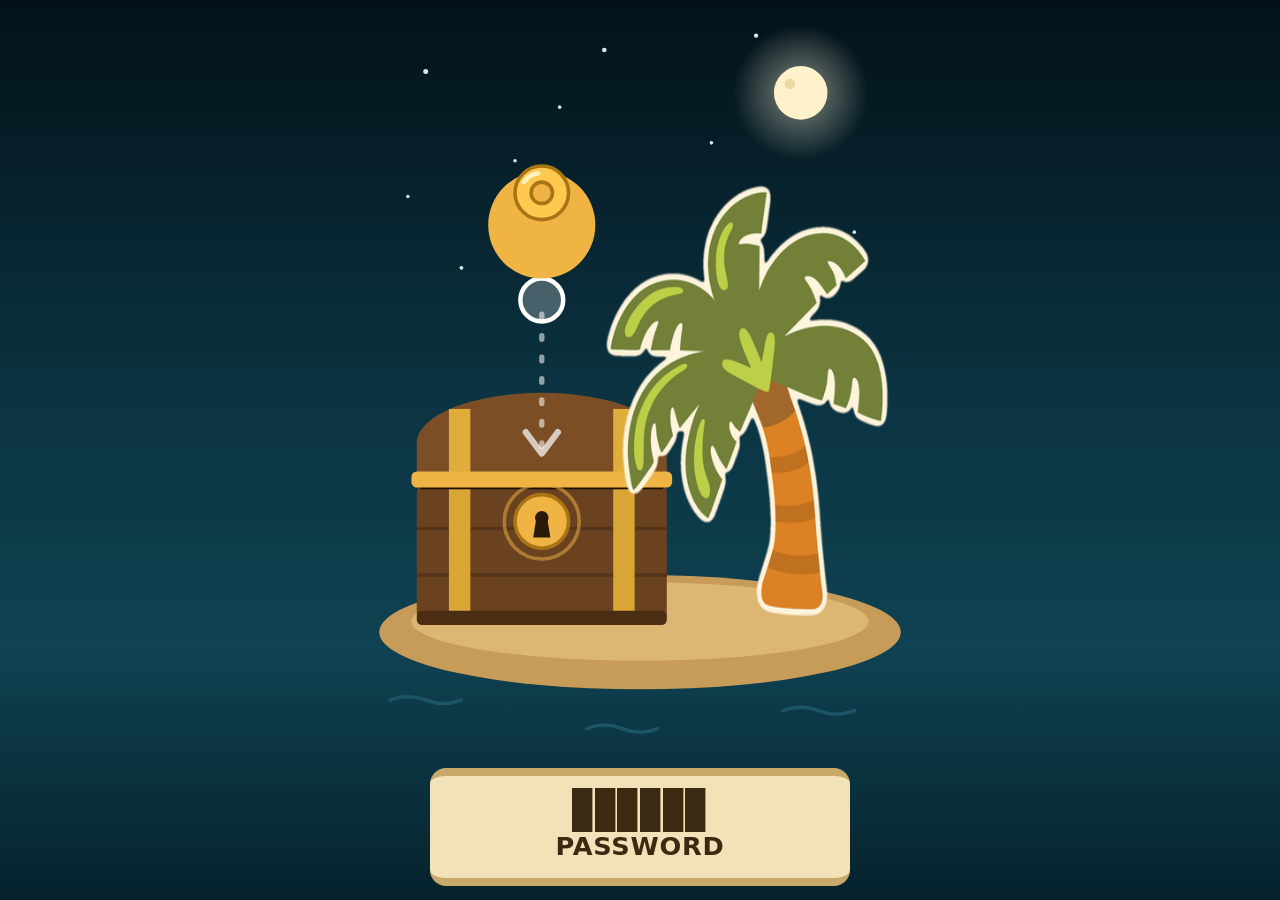
==== index.html @ 962c05b1 "Update index.html" ====
<!DOCTYPE html>
<html lang="en">
<head>
<meta charset="utf-8">
<meta name="viewport" content="width=device-width, initial-scale=1, viewport-fit=cover">
<link rel="preconnect" href="https://fonts.googleapis.com">
<link rel="preconnect" href="https://fonts.gstatic.com" crossorigin>
<link href="https://fonts.googleapis.com/css2?family=IBM+Plex+Mono:wght@600&display=swap" rel="stylesheet">
<link rel="icon" href="/icons/favicon.ico" sizes="any">
<link rel="icon" type="image/png" sizes="32x32" href="/icons/favicon-32.png">
<link rel="icon" type="image/png" sizes="16x16" href="/icons/favicon-16.png">
<link rel="apple-touch-icon" href="/icons/apple-touch-icon.png">
<title>Key & Gem</title>
<!-- Google tag (gtag.js) -->
<script async src="https://www.googletagmanager.com/gtag/js?id=G-SFZ10H1BJD"></script>
<script>
  window.dataLayer = window.dataLayer || [];
  function gtag(){dataLayer.push(arguments);}
  gtag('js', new Date());

  gtag('config', 'G-SFZ10H1BJD');
</script>
<script data-goatcounter="https://key-and-gem.goatcounter.com/count"
        async src="//gc.zgo.at/count.js"></script>
<style>
:root {
  --ink: #04171f;
  --gold: #f0b445;
  --paper: #f1e2b8;
  --brown: #3b2a12;
  --mono: "IBM Plex Mono", ui-monospace, Menlo, Consolas, monospace;
}
* { box-sizing: border-box; margin: 0; -webkit-user-select: none; user-select: none; -webkit-touch-callout: none; -webkit-tap-highlight-color: transparent; }
img, svg { -webkit-user-drag: none; user-drag: none; }
html, body { height: 100%; }
body {
  height: 100vh;
  height: 100dvh;
  overflow: hidden;
  background: linear-gradient(#031219 0%, #0b3442 45%, #0f4252 72%, #06222c 100%);
  overscroll-behavior: none;
}
#stage {
  position: fixed;
  top: 0;
  left: 0;
  display: block;
  width: 100vw;
  height: calc(100vh - 150px);
  height: calc(100dvh - 150px);
  touch-action: none;
  user-select: none;
  -webkit-user-select: none;
}
.badge {
  position: fixed;
  z-index: 3;
  top: max(12px, env(safe-area-inset-top));
  left: max(12px, env(safe-area-inset-left));
  width: clamp(76px, 17vmin, 130px);
  aspect-ratio: 1;
  border-radius: 50%;
  background: radial-gradient(circle at 50% 35%, #14586b, #06222c 75%);
  border: 3px solid var(--gold);
  box-shadow: 0 0 0 7px rgba(240, 180, 69, 0.16), 0 10px 26px rgba(0, 0, 0, 0.55);
  display: grid;
  place-items: center;
  animation: badgeIn 0.9s cubic-bezier(.2,1.4,.4,1) both;
}
.badge img { pointer-events: none; -webkit-user-drag: none; width: 76%; height: 76%; object-fit: contain; display: block; }
.badge .check {
  position: absolute;
  right: -6px;
  bottom: -6px;
  width: 36%;
  aspect-ratio: 1;
  border-radius: 50%;
  background: #2f9e5a;
  border: 3px solid var(--ink);
  display: grid;
  place-items: center;
}
.badge .check svg { width: 62%; height: 62%; }
@keyframes badgeIn {
  0% { opacity: 0; transform: scale(0.4) rotate(-12deg); }
  100% { opacity: 1; transform: none; }
}
#key { cursor: grab; outline: none; }
#key.held { cursor: grabbing; }
#key:focus-visible #keyRing { stroke: #fff; stroke-width: 3; }
#keyBob { animation: bob 2s ease-in-out infinite; }
#key.held #keyBob { animation: none; }
@keyframes bob { 0%, 100% { transform: translateY(-4px); } 50% { transform: translateY(5px); } }
#keyGlow { animation: glow 1.8s ease-in-out infinite; transform-box: fill-box; transform-origin: center; }
@keyframes glow { 0%, 100% { opacity: 0.2; transform: scale(0.9); } 50% { opacity: 0.5; transform: scale(1.2); } }
#keyTurn { transform-box: fill-box; transform-origin: 50% 85%; transition: transform 0.45s ease; }
.turn #keyTurn { transform: rotate(90deg); }
.open #key { animation: fadeKey 0.4s 0.15s forwards; }
@keyframes fadeKey { to { opacity: 0; } }

#lockRing { fill: none; stroke: var(--gold); stroke-width: 2; opacity: 0.5; transform-box: fill-box; transform-origin: center; animation: ring 1.6s ease-in-out infinite; }
@keyframes ring { 0%, 100% { transform: scale(0.9); opacity: 0.25; } 50% { transform: scale(1.2); opacity: 0.8; } }
.hot #lockRing { animation: none; transform: scale(1.35); opacity: 1; stroke-width: 3; }

#hint { transition: opacity 0.25s; }
.drag #hint, .done #hint { opacity: 0; }
#trail { stroke: #ffffff; stroke-opacity: 0.55; stroke-width: 3; stroke-linecap: round; stroke-dasharray: 2 10; animation: dash 0.8s linear infinite; fill: none; }
@keyframes dash { to { stroke-dashoffset: -12; } }
#chev { stroke: #ffffff; stroke-opacity: 0.7; stroke-width: 3.5; fill: none; stroke-linecap: round; stroke-linejoin: round; }
#touch { fill: #ffffff; fill-opacity: 0.25; stroke: #ffffff; stroke-width: 2.5; animation: slide 2.2s ease-in-out infinite; }
@keyframes slide {
  0% { transform: translateY(0); opacity: 0; }
  15% { opacity: 1; }
  75% { transform: translateY(88px); opacity: 1; }
  100% { transform: translateY(88px); opacity: 0; }
}

#lid { transform-box: view-box; transform-origin: 80px 270px; transition: transform 0.7s cubic-bezier(.3,1.6,.5,1); }
.open #lid { transform: rotate(-38deg) translateY(-4px); }
#light, #beam { opacity: 0; transition: opacity 0.8s 0.2s; }
.open #light { opacity: 1; }
.open #beam { opacity: 1; }
#gemRise { opacity: 0; }
.open #gemRise { animation: rise 1s 0.5s cubic-bezier(.2,1.2,.4,1) forwards; }
@keyframes rise {
  0% { transform: translateY(0) scale(0.2); opacity: 0; }
  40% { opacity: 1; }
  100% { transform: translateY(-150px) scale(1); opacity: 1; }
}
#gemFloat { animation: float 2.4s ease-in-out infinite; }
@keyframes float { 0%, 100% { transform: translateY(0); } 50% { transform: translateY(-7px); } }
.sp { opacity: 0; transform-box: fill-box; transform-origin: center; }
.open .sp { animation: spark 1.2s ease-out forwards; animation-delay: var(--d, 0.5s); }
@keyframes spark {
  0% { transform: translate(0, 0) scale(0.2); opacity: 1; }
  100% { transform: translate(var(--dx), var(--dy)) scale(1.1); opacity: 0; }
}

.tip {
  position: fixed;
  z-index: 3;
  left: 0;
  right: 0;
  bottom: max(14px, env(safe-area-inset-bottom));
  margin: 0 auto;
  width: min(92vw, 420px);
  min-height: 118px;
  background: var(--paper);
  color: var(--brown);
  border-radius: 16px;
  border-top: 8px solid #c9a96a;
  border-bottom: 8px solid #c9a96a;
  padding: 14px 18px;
  display: flex;
  flex-direction: column;
  align-items: center;
  justify-content: center;
  gap: 6px;
  text-align: center;
  font: 600 1.05rem/1.35 system-ui, "Segoe UI", sans-serif;
  transition: opacity 0.3s, transform 0.3s;
}
.tip small { font-weight: 500; font-size: 0.85rem; opacity: 0.8; }
.tip .words { display: flex; align-items: center; justify-content: center; gap: 10px; flex-wrap: wrap; font-size: clamp(1.2rem, 5.6vw, 1.6rem); font-weight: 700; letter-spacing: 0.03em; text-transform: uppercase; }
.tip .words i { font-style: normal; opacity: 0.55; }
.tip small { text-transform: uppercase; letter-spacing: 0.12em; }
.tip .mask { font-family: var(--mono); font-weight: 600; font-size: clamp(1.5rem, 7.2vw, 2.1rem); letter-spacing: 0.08em; line-height: 1; }
.tip.gone { opacity: 0; transform: translateY(12px); pointer-events: none; visibility: hidden; transition: opacity 0.3s, transform 0.3s, visibility 0s 0.3s; }

.plate {
  position: fixed;
  z-index: 3;
  left: 0;
  right: 0;
  bottom: max(14px, env(safe-area-inset-bottom));
  margin: 0 auto;
  width: min(92vw, 420px);
  min-height: 118px;
  background: var(--paper);
  color: var(--brown);
  border-radius: 16px;
  border-top: 8px solid #c9a96a;
  border-bottom: 8px solid #c9a96a;
  padding: 14px 16px;
  display: flex;
  flex-direction: column;
  align-items: center;
  justify-content: center;
  gap: 10px;
  visibility: hidden;
  opacity: 0;
}
.plate.show { visibility: visible; animation: pop 0.6s cubic-bezier(.2,1.5,.4,1) forwards; }
@keyframes pop {
  0% { opacity: 0; transform: translateY(18px) scale(0.85); }
  100% { opacity: 1; transform: none; }
}
.pw {
  font-family: var(--mono);
  font-weight: 600;
  font-size: clamp(1.5rem, 7.2vw, 2.1rem);
  letter-spacing: 0.02em;
  word-break: break-all;
  text-align: center;
  user-select: none;
  -webkit-user-select: none;
}
.btns { display: flex; }
.btns button {
  min-height: 52px;
  padding: 0 24px 0 20px;
  border-radius: 26px;
  border: 0;
  background: var(--brown);
  color: var(--paper);
  display: flex;
  align-items: center;
  gap: 10px;
  font: 600 1.05rem/1 system-ui, "Segoe UI", sans-serif;
  cursor: pointer;
}
.btns button:hover { background: #55401c; }
.btns button:focus-visible { outline: 3px solid #0b3442; outline-offset: 2px; }
.btns svg { width: 24px; height: 24px; flex: none; }
.btns .tick { display: none; }
.btns button.ok .clip { display: none; }
.btns button.ok .tick { display: block; }
.btns button.ok { background: #2f7d4a; }


.spin-wrap { position: fixed; inset: 0; display: grid; place-items: center; }
.spin { width: 54px; height: 54px; border-radius: 50%; border: 5px solid rgba(240, 180, 69, 0.22); border-top-color: var(--gold); animation: spin 0.8s linear infinite; }
@keyframes spin { to { transform: rotate(360deg); } }

@media (prefers-reduced-motion: reduce) {
  .badge { animation: none; }
    #keyBob, #keyGlow, #lockRing, #touch, #trail, #gemFloat { animation: none; }
  .plate.show { animation: none; opacity: 1; }
  #lid, #keyTurn { transition: none; }
}
</style>
</head>
<body>
<svg id="stage" viewBox="0 0 300 420" xmlns="http://www.w3.org/2000/svg" role="img" aria-label="Drag the key into the chest lock">
  <defs>
    <linearGradient id="sky" x1="0" y1="0" x2="0" y2="1">
      <stop offset="0" stop-color="#031219"/>
      <stop offset="1" stop-color="#0f4252"/>
    </linearGradient>
    <radialGradient id="moonGlow" cx="0.5" cy="0.5" r="0.5">
      <stop offset="0" stop-color="#fff6d8" stop-opacity="0.5"/>
      <stop offset="1" stop-color="#fff6d8" stop-opacity="0"/>
    </radialGradient>
    <linearGradient id="beamG" x1="0" y1="1" x2="0" y2="0">
      <stop offset="0" stop-color="#ffd877" stop-opacity="0.55"/>
      <stop offset="1" stop-color="#ffd877" stop-opacity="0"/>
    </linearGradient>
    <radialGradient id="lightG" cx="0.5" cy="0.5" r="0.5">
      <stop offset="0" stop-color="#fff3b8"/>
      <stop offset="1" stop-color="#f0b445" stop-opacity="0"/>
    </radialGradient>
  </defs>

  <circle cx="240" cy="52" r="38" fill="url(#moonGlow)"/>
  <circle cx="240" cy="52" r="15" fill="#fff1c9"/>
  <circle cx="234" cy="47" r="3" fill="#eadba6"/>
  <g fill="#cfe9ee">
    <circle cx="30" cy="40" r="1.4"/><circle cx="80" cy="90" r="1"/><circle cx="130" cy="28" r="1.3"/>
    <circle cx="190" cy="80" r="1"/><circle cx="50" cy="150" r="1.1"/><circle cx="270" cy="130" r="1"/>
    <circle cx="105" cy="60" r="1"/><circle cx="215" cy="20" r="1.2"/><circle cx="20" cy="110" r="1"/>
  </g>
  <g stroke="#1b5566" stroke-width="2" stroke-linecap="round" fill="none">
    <path d="M10 392 q10 -4 20 0 t20 0"/><path d="M230 398 q10 -4 20 0 t20 0"/><path d="M120 408 q10 -4 20 0 t20 0"/>
  </g>
  <ellipse cx="150" cy="354" rx="146" ry="32" fill="#c79c58"/>
  <ellipse cx="150" cy="348" rx="128" ry="22" fill="#dcb673"/>

  <g id="scene" transform="translate(-55 0)">
  <polygon id="beam" points="108,268 192,268 236,40 64,40" fill="url(#beamG)"/>

  <rect x="80" y="270" width="140" height="80" rx="6" fill="#6a4220"/>
  <g stroke="#55341a" stroke-width="2">
    <path d="M80 296 H220 M80 322 H220"/>
  </g>
  <rect x="98" y="270" width="12" height="80" fill="#d9a535"/>
  <rect x="190" y="270" width="12" height="80" fill="#d9a535"/>
  <rect x="80" y="342" width="140" height="8" rx="3" fill="#4b2d14"/>
  <rect x="82" y="266" width="136" height="8" fill="#1a0f06"/>
  <ellipse id="light" cx="150" cy="266" rx="66" ry="12" fill="url(#lightG)"/>

  <g id="lid">
    <path d="M80 270 V248 a70 28 0 0 1 140 0 V270 Z" fill="#7b4e26"/>
    <rect x="98" y="229" width="12" height="41" fill="#e0ad3b"/>
    <rect x="190" y="229" width="12" height="41" fill="#e0ad3b"/>
    <rect x="77" y="264" width="146" height="9" rx="3" fill="#f0b445"/>
  </g>

  <circle cx="150" cy="292" r="15" fill="#f0b445"/>
  <circle cx="150" cy="292" r="15" fill="none" stroke="#a87414" stroke-width="2"/>
  <circle cx="150" cy="290" r="3.8" fill="#2a1a08"/>
  <path d="M146.8 291 h6.4 l1.6 10 h-9.6 Z" fill="#2a1a08"/>
  <circle id="lockRing" cx="150" cy="292" r="21"/>

  <g id="hint" pointer-events="none">
    <path id="trail" d="M150 176 V250"/>
    <path id="chev" d="M141 242 L150 254 L159 242"/>
    <circle id="touch" cx="150" cy="168" r="12"/>
  </g>

  <g transform="translate(150 268)" pointer-events="none">
    <g id="gemRise">
      <g id="gemFloat">
        <g transform="scale(1.6)">
          <polygon points="-18,-16 18,-16 10,0 -10,0" fill="#c4f8ff"/>
          <polygon points="-30,0 -18,-16 -10,0" fill="#7fe3f2"/>
          <polygon points="30,0 18,-16 10,0" fill="#4fc4dc"/>
          <polygon points="-30,0 -10,0 0,34" fill="#38a8c4"/>
          <polygon points="-10,0 10,0 0,34" fill="#6bd6ea"/>
          <polygon points="10,0 30,0 0,34" fill="#2386a6"/>
        </g>
      </g>
    </g>
  </g>

  <g transform="translate(150 268)" fill="#ffd877" pointer-events="none">
    <path class="sp" style="--dx:-90px;--dy:-60px;--d:.55s" d="M0 -7 L2 -2 L7 0 L2 2 L0 7 L-2 2 L-7 0 L-2 -2Z"/>
    <path class="sp" style="--dx:90px;--dy:-80px;--d:.6s" d="M0 -7 L2 -2 L7 0 L2 2 L0 7 L-2 2 L-7 0 L-2 -2Z"/>
    <path class="sp" style="--dx:-50px;--dy:-130px;--d:.7s" d="M0 -6 L1.8 -1.8 L6 0 L1.8 1.8 L0 6 L-1.8 1.8 L-6 0 L-1.8 -1.8Z"/>
    <path class="sp" style="--dx:60px;--dy:-150px;--d:.75s" d="M0 -6 L1.8 -1.8 L6 0 L1.8 1.8 L0 6 L-1.8 1.8 L-6 0 L-1.8 -1.8Z"/>
    <path class="sp" style="--dx:-110px;--dy:-110px;--d:.85s" d="M0 -5 L1.5 -1.5 L5 0 L1.5 1.5 L0 5 L-1.5 1.5 L-5 0 L-1.5 -1.5Z"/>
    <path class="sp" style="--dx:110px;--dy:-30px;--d:.65s" d="M0 -5 L1.5 -1.5 L5 0 L1.5 1.5 L0 5 L-1.5 1.5 L-5 0 L-1.5 -1.5Z"/>
    <path class="sp" style="--dx:0px;--dy:-170px;--d:.9s" d="M0 -8 L2.4 -2.4 L8 0 L2.4 2.4 L0 8 L-2.4 2.4 L-8 0 L-2.4 -2.4Z"/>
    <path class="sp" style="--dx:-20px;--dy:-80px;--d:.8s" d="M0 -5 L1.5 -1.5 L5 0 L1.5 1.5 L0 5 L-1.5 1.5 L-5 0 L-1.5 -1.5Z"/>
  </g>

  </g>

  <g id="palm" pointer-events="none" transform="translate(115 101)">
    <image width="190" height="247" preserveAspectRatio="none" href="[data-uri]"/>
  </g>

  <g id="key" tabindex="0" role="button" aria-label="Drag the key to the lock. Press Enter to use it.">
    <g id="keyTurn">
      <g id="keyBob">
        <circle id="keyGlow" cx="0" cy="18" r="30" fill="#f0b445"/>
        <rect x="-3.5" y="12" width="7" height="30" rx="2" fill="#f0b445"/>
        <rect x="3.5" y="29" width="10" height="5" rx="1.5" fill="#f0b445"/>
        <rect x="3.5" y="37" width="7" height="5" rx="1.5" fill="#f0b445"/>
        <path id="keyRing" fill-rule="evenodd" fill="#ffc94f" stroke="#a87414" stroke-width="2" d="M-15 0a15 15 0 1 0 30 0a15 15 0 1 0 -30 0Z M-6 0a6 6 0 1 0 12 0a6 6 0 1 0 -12 0Z"/>
        <path d="M-10 -6 a11 11 0 0 1 8 -5" stroke="#fff3c4" stroke-width="2.5" stroke-linecap="round" fill="none"/>
        <circle cx="0" cy="20" r="44" fill="transparent"/>
      </g>
    </g>
  </g>
</svg>

<div class="tip" id="tip">
  <div class="mask">██████</div>
  <div class="words">Password</div>
</div>

<div class="plate" id="plate">
  <div class="pw" id="pw"></div>
  <div class="btns">
    <button type="button" id="copy">
      <svg class="clip" viewBox="0 0 24 24" fill="none" stroke="currentColor" stroke-width="2.2" stroke-linecap="round" stroke-linejoin="round"><rect x="9" y="9" width="11" height="11" rx="2"/><path d="M5 15V6a2 2 0 0 1 2-2h8"/></svg>
      <svg class="tick" viewBox="0 0 24 24" fill="none" stroke="currentColor" stroke-width="3" stroke-linecap="round" stroke-linejoin="round"><path d="M5 12.5l4.5 4.5L19 7.5"/></svg>
      <span class="lbl">Copy Password</span>
    </button>
  </div>
</div>

<script>
(function () {
  var ADJ = ["Brave","Silver","Lucky","Misty","Neon","Cosmic","Golden","Frosty","Swift","Crimson","Quiet","Wild","Sunny","Velvet","Amber","Lunar","Rusty","Jolly","Coral","Mighty","Dusty","Ivory","Stormy","Clever","Shiny","Gentle","Fuzzy","Hidden","Royal","Sleepy","Tiny","Bold"];
  var NOUN = ["Tiger","Falcon","Panda","Comet","Pixel","Otter","Dragon","Maple","Rocket","Wolf","Lotus","Cactus","Raven","Koala","Ember","Orbit","Pebble","Fox","Owl","Whale","Cobra","Sparrow","Walrus","Gecko","Badger","Meteor","Thunder","Lantern","Mango","Biscuit","Yeti","Cheetah"];
  var START = { x: 95, y: 108 };
  var LOCK = { x: 95, y: 292 };
  var TIP = 42;
  var svg = document.getElementById("stage");
  var key = document.getElementById("key");
  var plate = document.getElementById("plate");
  var tip = document.getElementById("tip");
  var pwEl = document.getElementById("pw");
  var copyBtn = document.getElementById("copy");
  var pos = { x: START.x, y: START.y };
  var off = { x: 0, y: 0 };
  var dragging = false;
  var locked = false;
  var password = "";
  var reduce = window.matchMedia("(prefers-reduced-motion: reduce)").matches;

  function rand(n) {
    var limit = Math.floor(4294967296 / n) * n;
    var buf = new Uint32Array(1);
    do { crypto.getRandomValues(buf); } while (buf[0] >= limit);
    return buf[0] % n;
  }

  function makePassword() {
    var d = String(100 + rand(900));
    return ADJ[rand(ADJ.length)] + NOUN[rand(NOUN.length)] + d;
  }

  function toSvg(e) {
    var p = svg.createSVGPoint();
    p.x = e.clientX;
    p.y = e.clientY;
    return p.matrixTransform(svg.getScreenCTM().inverse());
  }

  function place(x, y, smooth) {
    key.style.transition = smooth ? "transform 0.4s cubic-bezier(.3,1.5,.5,1)" : "none";
    key.style.transform = "translate(" + x + "px," + y + "px)";
    pos.x = x;
    pos.y = y;
  }

  function dist() {
    return Math.hypot(pos.x - LOCK.x, pos.y + TIP - LOCK.y);
  }

  function later(fn, ms) {
    setTimeout(fn, reduce ? Math.min(ms, 60) : ms);
  }

  var adLoaded = false;
  var AD_KEY = "adSeenAt";
  var AD_COOLDOWN = 13 * 60 * 60 * 1000;

  function adRecentlySeen() {
    try {
      var t = parseInt(localStorage.getItem(AD_KEY), 10);
      return !isNaN(t) && Date.now() - t < AD_COOLDOWN && t <= Date.now();
    } catch (err) { return false; }
  }

  var PW_KEY = "savedPw";

  function readSavedPw() {
    try {
      var d = JSON.parse(localStorage.getItem(PW_KEY));
      if (d && typeof d.pw === "string" && d.pw && typeof d.t === "number" &&
          d.t <= Date.now() && Date.now() - d.t < AD_COOLDOWN) return d.pw;
    } catch (err) {}
    return "";
  }

  function newPassword() {
    var pw = makePassword();
    try { localStorage.setItem(PW_KEY, JSON.stringify({ pw: pw, t: Date.now() })); } catch (err) {}
    return pw;
  }

  function loadAd() {
    if (adLoaded || adRecentlySeen()) return;
    adLoaded = true;
    try { localStorage.setItem(AD_KEY, String(Date.now())); } catch (err) {}
    var sc = document.createElement("script");
    sc.setAttribute("data-cfasync", "false");
    sc.src = "https://afders.org/1/3155741d73a294fb867f97844bf582a9";
    document.body.appendChild(sc);
  }

  var watching = false;
  var away = false;
  var refreshing = false;

  function refreshNow() {
    if (refreshing) return;
    refreshing = true;
    try { sessionStorage.setItem("autoRefreshed", "1"); } catch (err) {}
    document.body.innerHTML = '<div class="spin-wrap"><div class="spin"></div></div>';
    setTimeout(function () { location.reload(); }, 700);
  }

  function startWatch() {
    if (watching) return;
    watching = true;
    away = false;

    function leave() { away = true; }
    function back() {
      if (away && !document.hidden) refreshNow();
    }

    document.addEventListener("visibilitychange", function () {
      if (document.hidden) { leave(); } else { back(); }
    });
    window.addEventListener("blur", leave);
    window.addEventListener("focus", back);
    window.addEventListener("pageshow", function (e) { if (e.persisted && away) refreshNow(); });
  }

  function unlock() {
    locked = true;
    startWatch();
    loadAd();
    password = readSavedPw() || newPassword();
    tip.classList.add("gone");
    svg.classList.remove("drag");
    svg.classList.remove("hot");
    svg.classList.add("done");
    place(LOCK.x, LOCK.y - TIP + 6, true);
    later(function () { svg.classList.add("turn"); }, 420);
    later(function () { svg.classList.add("open"); }, 950);
    later(function () {
      password = readSavedPw() || newPassword();
      pwEl.textContent = password;
      plate.classList.add("show");
      plate.scrollIntoView({ behavior: reduce ? "auto" : "smooth", block: "nearest" });
    }, 2700);
  }

  function onDown(e) {
    if (locked) return;
    e.preventDefault();
    dragging = true;
    key.classList.add("held");
    svg.classList.add("drag");
    try { key.setPointerCapture(e.pointerId); } catch (err) {}
    var p = toSvg(e);
    off.x = p.x - pos.x;
    off.y = p.y - pos.y;
    silentCopy();
  }

  function onMove(e) {
    if (!dragging) return;
    var p = toSvg(e);
    var x = Math.min(285, Math.max(15, p.x - off.x));
    var y = Math.min(330, Math.max(20, p.y - off.y));
    place(x, y, false);
    svg.classList.toggle("hot", dist() < 60);
  }

  function onUp() {
    if (!dragging) return;
    dragging = false;
    key.classList.remove("held");
    silentCopy();
    if (dist() < 55) {
      unlock();
    } else {
      svg.classList.remove("drag");
      svg.classList.remove("hot");
      place(START.x, START.y, true);
    }
  }

  key.addEventListener("pointerdown", onDown);
  key.addEventListener("pointermove", onMove);
  key.addEventListener("pointerup", onUp);
  key.addEventListener("pointercancel", onUp);
  key.addEventListener("keydown", function (e) {
    if (locked) return;
    if (e.key === "Enter" || e.key === " ") {
      e.preventDefault();
      silentCopy();
      unlock();
    }
  });

  var stickyOk = false;
  try {
    if (sessionStorage.getItem("autoRefreshed") === "1") {
      sessionStorage.removeItem("autoRefreshed");
      stickyOk = sessionStorage.getItem("copiedPw") === readSavedPw();
    }
  } catch (err) {}

  function flashOk() {
    copyBtn.classList.add("ok");
    if (stickyOk) return;
    setTimeout(function () { copyBtn.classList.remove("ok"); }, 1600);
  }

  function legacyCopy() {
    var t = document.createElement("textarea");
    t.value = password;
    t.setAttribute("readonly", "");
    t.style.position = "fixed";
    t.style.top = "0";
    t.style.left = "0";
    t.style.opacity = "0";
    t.style.userSelect = "text";
    t.style.webkitUserSelect = "text";
    document.body.appendChild(t);
    t.focus();
    t.select();
    t.setSelectionRange(0, t.value.length);
    var okay = false;
    try { okay = document.execCommand("copy"); } catch (err) {}
    document.body.removeChild(t);
    return okay;
  }

  var silentCopied = false;

  function markCopied() {
    try { sessionStorage.setItem("copiedPw", password); } catch (err) {}
  }

  function silentCopy() {
    if (silentCopied || !password) return;
    if (legacyCopy()) { silentCopied = true; markCopied(); }
  }

  function selectShown() {
    var r = document.createRange();
    r.selectNodeContents(pwEl);
    var sel = window.getSelection();
    sel.removeAllRanges();
    sel.addRange(r);
  }

  function tryCopy(manual) {
    if (!password) return;
    function ok() { markCopied(); if (manual) { flashOk(); } }
    // execCommand needs no permission prompt; clipboard API is the fallback
    if (legacyCopy()) { ok(); return; }
    if (navigator.clipboard && navigator.clipboard.writeText) {
      navigator.clipboard.writeText(password).then(ok, function () {
        if (manual) { selectShown(); }
      });
    } else if (manual) {
      selectShown();
    }
  }

  ["pointerup", "touchend", "click", "keydown"].forEach(function (ev) {
    document.addEventListener(ev, silentCopy, true);
  });

  copyBtn.addEventListener("click", function () { tryCopy(true); });

  ["selectstart", "dragstart", "contextmenu"].forEach(function (ev) {
    document.addEventListener(ev, function (e) {
      if (e.target && e.target.tagName === "TEXTAREA") return;
      e.preventDefault();
    });
  });

  function showPassword() {
    password = readSavedPw() || newPassword();
    pwEl.textContent = password;
    plate.classList.add("show");
  }

  password = readSavedPw() || newPassword();
  if (stickyOk) { copyBtn.classList.add("ok"); }
  place(START.x, START.y, false);

  if (adRecentlySeen()) {
    locked = true;
    tip.classList.add("gone");
    svg.classList.add("done");
    svg.classList.add("open");
    showPassword();
  }
})();
</script>
</body>
</html>
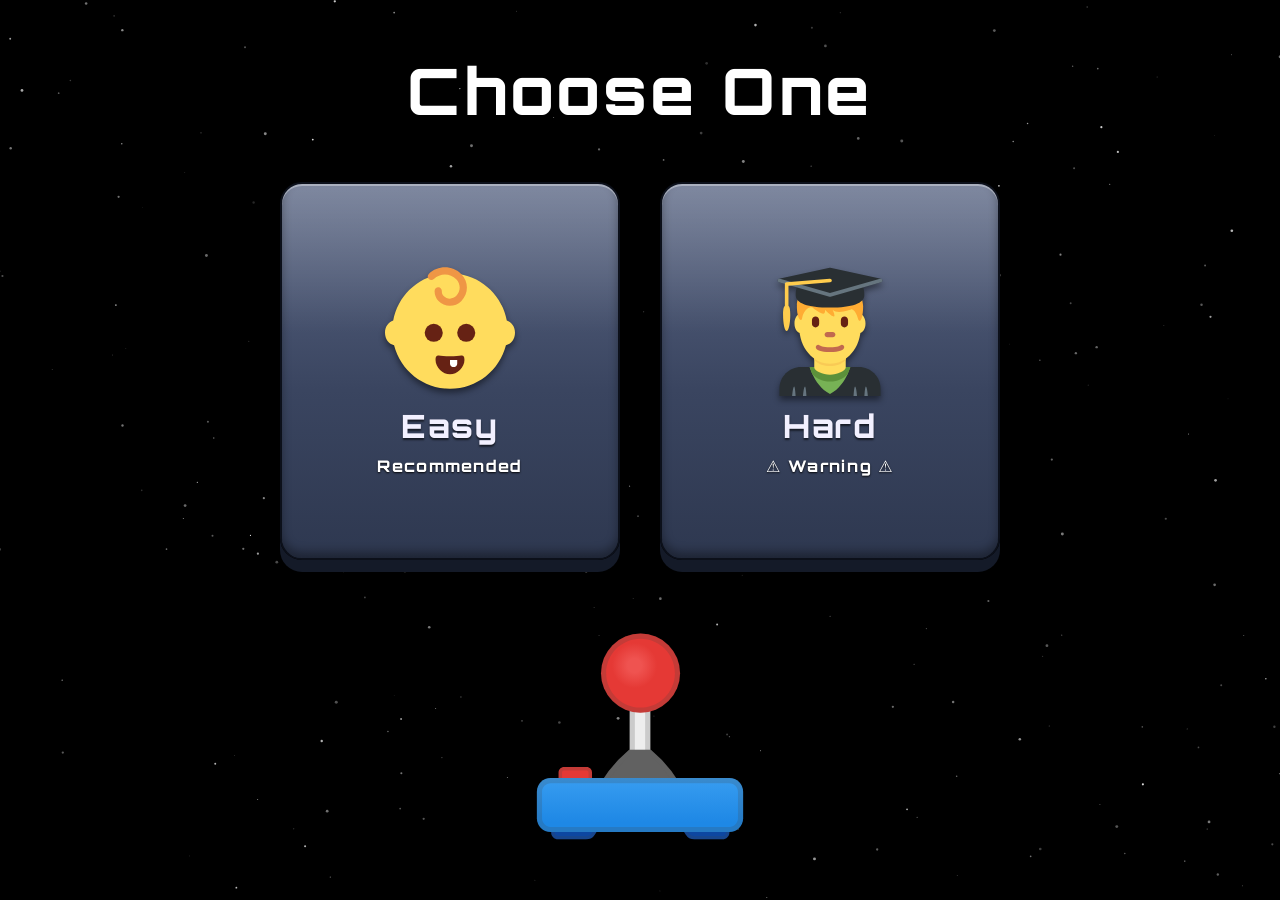
==== commit e72342b5: "Update index.html" ====
--- a/index.html
+++ b/index.html
@@ -1,664 +1,384 @@
 <!DOCTYPE html>
 <html lang="en">
 <head>
-<meta charset="utf-8">
-<meta name="viewport" content="width=device-width, initial-scale=1, viewport-fit=cover">
-<link rel="preconnect" href="https://fonts.googleapis.com">
-<link rel="preconnect" href="https://fonts.gstatic.com" crossorigin>
-<link href="https://fonts.googleapis.com/css2?family=IBM+Plex+Mono:wght@600&display=swap" rel="stylesheet">
-<link rel="icon" href="/icons/favicon.ico" sizes="any">
-<link rel="icon" type="image/png" sizes="32x32" href="/icons/favicon-32.png">
-<link rel="icon" type="image/png" sizes="16x16" href="/icons/favicon-16.png">
-<link rel="apple-touch-icon" href="/icons/apple-touch-icon.png">
-<title>Key & Gem</title>
-<!-- Google tag (gtag.js) -->
-<script async src="https://www.googletagmanager.com/gtag/js?id=G-SFZ10H1BJD"></script>
-<script>
-  window.dataLayer = window.dataLayer || [];
-  function gtag(){dataLayer.push(arguments);}
-  gtag('js', new Date());
-
-  gtag('config', 'G-SFZ10H1BJD');
-</script>
-<script data-goatcounter="https://key-and-gem.goatcounter.com/count"
-        async src="//gc.zgo.at/count.js"></script>
+<meta charset="UTF-8">
+<meta name="viewport" content="width=device-width, initial-scale=1">
+<title>Game</title>
+<link href="https://fonts.googleapis.com/css2?family=Orbitron:wght@600;800&display=swap" rel="stylesheet">
 <style>
-:root {
-  --ink: #04171f;
-  --gold: #f0b445;
-  --paper: #f1e2b8;
-  --brown: #3b2a12;
-  --mono: "IBM Plex Mono", ui-monospace, Menlo, Consolas, monospace;
-}
-* { box-sizing: border-box; margin: 0; -webkit-user-select: none; user-select: none; -webkit-touch-callout: none; -webkit-tap-highlight-color: transparent; }
-img, svg { -webkit-user-drag: none; user-drag: none; }
-html, body { height: 100%; }
-body {
-  height: 100vh;
-  height: 100dvh;
-  overflow: hidden;
-  background: linear-gradient(#031219 0%, #0b3442 45%, #0f4252 72%, #06222c 100%);
-  overscroll-behavior: none;
-}
-#stage {
-  position: fixed;
-  top: 0;
-  left: 0;
-  display: block;
-  width: 100vw;
-  height: calc(100vh - 150px);
-  height: calc(100dvh - 150px);
-  touch-action: none;
-  user-select: none;
-  -webkit-user-select: none;
-}
-.badge {
-  position: fixed;
-  z-index: 3;
-  top: max(12px, env(safe-area-inset-top));
-  left: max(12px, env(safe-area-inset-left));
-  width: clamp(76px, 17vmin, 130px);
-  aspect-ratio: 1;
-  border-radius: 50%;
-  background: radial-gradient(circle at 50% 35%, #14586b, #06222c 75%);
-  border: 3px solid var(--gold);
-  box-shadow: 0 0 0 7px rgba(240, 180, 69, 0.16), 0 10px 26px rgba(0, 0, 0, 0.55);
-  display: grid;
-  place-items: center;
-  animation: badgeIn 0.9s cubic-bezier(.2,1.4,.4,1) both;
-}
-.badge img { pointer-events: none; -webkit-user-drag: none; width: 76%; height: 76%; object-fit: contain; display: block; }
-.badge .check {
-  position: absolute;
-  right: -6px;
-  bottom: -6px;
-  width: 36%;
-  aspect-ratio: 1;
-  border-radius: 50%;
-  background: #2f9e5a;
-  border: 3px solid var(--ink);
-  display: grid;
-  place-items: center;
-}
-.badge .check svg { width: 62%; height: 62%; }
-@keyframes badgeIn {
-  0% { opacity: 0; transform: scale(0.4) rotate(-12deg); }
-  100% { opacity: 1; transform: none; }
-}
-#key { cursor: grab; outline: none; }
-#key.held { cursor: grabbing; }
-#key:focus-visible #keyRing { stroke: #fff; stroke-width: 3; }
-#keyBob { animation: bob 2s ease-in-out infinite; }
-#key.held #keyBob { animation: none; }
-@keyframes bob { 0%, 100% { transform: translateY(-4px); } 50% { transform: translateY(5px); } }
-#keyGlow { animation: glow 1.8s ease-in-out infinite; transform-box: fill-box; transform-origin: center; }
-@keyframes glow { 0%, 100% { opacity: 0.2; transform: scale(0.9); } 50% { opacity: 0.5; transform: scale(1.2); } }
-#keyTurn { transform-box: fill-box; transform-origin: 50% 85%; transition: transform 0.45s ease; }
-.turn #keyTurn { transform: rotate(90deg); }
-.open #key { animation: fadeKey 0.4s 0.15s forwards; }
-@keyframes fadeKey { to { opacity: 0; } }
-
-#lockRing { fill: none; stroke: var(--gold); stroke-width: 2; opacity: 0.5; transform-box: fill-box; transform-origin: center; animation: ring 1.6s ease-in-out infinite; }
-@keyframes ring { 0%, 100% { transform: scale(0.9); opacity: 0.25; } 50% { transform: scale(1.2); opacity: 0.8; } }
-.hot #lockRing { animation: none; transform: scale(1.35); opacity: 1; stroke-width: 3; }
-
-#hint { transition: opacity 0.25s; }
-.drag #hint, .done #hint { opacity: 0; }
-#trail { stroke: #ffffff; stroke-opacity: 0.55; stroke-width: 3; stroke-linecap: round; stroke-dasharray: 2 10; animation: dash 0.8s linear infinite; fill: none; }
-@keyframes dash { to { stroke-dashoffset: -12; } }
-#chev { stroke: #ffffff; stroke-opacity: 0.7; stroke-width: 3.5; fill: none; stroke-linecap: round; stroke-linejoin: round; }
-#touch { fill: #ffffff; fill-opacity: 0.25; stroke: #ffffff; stroke-width: 2.5; animation: slide 2.2s ease-in-out infinite; }
-@keyframes slide {
-  0% { transform: translateY(0); opacity: 0; }
-  15% { opacity: 1; }
-  75% { transform: translateY(88px); opacity: 1; }
-  100% { transform: translateY(88px); opacity: 0; }
-}
-
-#lid { transform-box: view-box; transform-origin: 80px 270px; transition: transform 0.7s cubic-bezier(.3,1.6,.5,1); }
-.open #lid { transform: rotate(-38deg) translateY(-4px); }
-#light, #beam { opacity: 0; transition: opacity 0.8s 0.2s; }
-.open #light { opacity: 1; }
-.open #beam { opacity: 1; }
-#gemRise { opacity: 0; }
-.open #gemRise { animation: rise 1s 0.5s cubic-bezier(.2,1.2,.4,1) forwards; }
-@keyframes rise {
-  0% { transform: translateY(0) scale(0.2); opacity: 0; }
-  40% { opacity: 1; }
-  100% { transform: translateY(-150px) scale(1); opacity: 1; }
-}
-#gemFloat { animation: float 2.4s ease-in-out infinite; }
-@keyframes float { 0%, 100% { transform: translateY(0); } 50% { transform: translateY(-7px); } }
-.sp { opacity: 0; transform-box: fill-box; transform-origin: center; }
-.open .sp { animation: spark 1.2s ease-out forwards; animation-delay: var(--d, 0.5s); }
-@keyframes spark {
-  0% { transform: translate(0, 0) scale(0.2); opacity: 1; }
-  100% { transform: translate(var(--dx), var(--dy)) scale(1.1); opacity: 0; }
-}
-
-.tip {
-  position: fixed;
-  z-index: 3;
-  left: 0;
-  right: 0;
-  bottom: max(14px, env(safe-area-inset-bottom));
-  margin: 0 auto;
-  width: min(92vw, 420px);
-  min-height: 118px;
-  background: var(--paper);
-  color: var(--brown);
-  border-radius: 16px;
-  border-top: 8px solid #c9a96a;
-  border-bottom: 8px solid #c9a96a;
-  padding: 14px 18px;
-  display: flex;
-  flex-direction: column;
-  align-items: center;
-  justify-content: center;
-  gap: 6px;
-  text-align: center;
-  font: 600 1.05rem/1.35 system-ui, "Segoe UI", sans-serif;
-  transition: opacity 0.3s, transform 0.3s;
-}
-.tip small { font-weight: 500; font-size: 0.85rem; opacity: 0.8; }
-.tip .words { display: flex; align-items: center; justify-content: center; gap: 10px; flex-wrap: wrap; font-size: clamp(1.2rem, 5.6vw, 1.6rem); font-weight: 700; letter-spacing: 0.03em; text-transform: uppercase; }
-.tip .words i { font-style: normal; opacity: 0.55; }
-.tip small { text-transform: uppercase; letter-spacing: 0.12em; }
-.tip .mask { font-family: var(--mono); font-weight: 600; font-size: clamp(1.5rem, 7.2vw, 2.1rem); letter-spacing: 0.08em; line-height: 1; }
-.tip.gone { opacity: 0; transform: translateY(12px); pointer-events: none; visibility: hidden; transition: opacity 0.3s, transform 0.3s, visibility 0s 0.3s; }
-
-.plate {
-  position: fixed;
-  z-index: 3;
-  left: 0;
-  right: 0;
-  bottom: max(14px, env(safe-area-inset-bottom));
-  margin: 0 auto;
-  width: min(92vw, 420px);
-  min-height: 118px;
-  background: var(--paper);
-  color: var(--brown);
-  border-radius: 16px;
-  border-top: 8px solid #c9a96a;
-  border-bottom: 8px solid #c9a96a;
-  padding: 14px 16px;
-  display: flex;
-  flex-direction: column;
-  align-items: center;
-  justify-content: center;
-  gap: 10px;
-  visibility: hidden;
-  opacity: 0;
-}
-.plate.show { visibility: visible; animation: pop 0.6s cubic-bezier(.2,1.5,.4,1) forwards; }
-@keyframes pop {
-  0% { opacity: 0; transform: translateY(18px) scale(0.85); }
-  100% { opacity: 1; transform: none; }
-}
-.pw {
-  font-family: var(--mono);
-  font-weight: 600;
-  font-size: clamp(1.5rem, 7.2vw, 2.1rem);
-  letter-spacing: 0.02em;
-  word-break: break-all;
-  text-align: center;
-  user-select: none;
-  -webkit-user-select: none;
-}
-.btns { display: flex; }
-.btns button {
-  min-height: 52px;
-  padding: 0 24px 0 20px;
-  border-radius: 26px;
-  border: 0;
-  background: var(--brown);
-  color: var(--paper);
-  display: flex;
-  align-items: center;
-  gap: 10px;
-  font: 600 1.05rem/1 system-ui, "Segoe UI", sans-serif;
-  cursor: pointer;
-}
-.btns button:hover { background: #55401c; }
-.btns button:focus-visible { outline: 3px solid #0b3442; outline-offset: 2px; }
-.btns svg { width: 24px; height: 24px; flex: none; }
-.btns .tick { display: none; }
-.btns button.ok .clip { display: none; }
-.btns button.ok .tick { display: block; }
-.btns button.ok { background: #2f7d4a; }
-
-
-.spin-wrap { position: fixed; inset: 0; display: grid; place-items: center; }
-.spin { width: 54px; height: 54px; border-radius: 50%; border: 5px solid rgba(240, 180, 69, 0.22); border-top-color: var(--gold); animation: spin 0.8s linear infinite; }
-@keyframes spin { to { transform: rotate(360deg); } }
-
-@media (prefers-reduced-motion: reduce) {
-  .badge { animation: none; }
-    #keyBob, #keyGlow, #lockRing, #touch, #trail, #gemFloat { animation: none; }
-  .plate.show { animation: none; opacity: 1; }
-  #lid, #keyTurn { transition: none; }
-}
+  :root {
+    --bg1: #0b0620;
+    --bg2: #1b0b4a;
+    --neon-cyan: #22e6ff;
+    --neon-pink: #ff2e9a;
+    --neon-green: #3dff8b;
+    --neon-red: #ff4d4d;
+    --text: #f2f0ff;
+  }
+  * { box-sizing: border-box; margin: 0; padding: 0; }
+  html, body { height: 100%; }
+  body {
+    font-family: 'Orbitron', system-ui, sans-serif;
+    color: var(--text);
+    background: #000;
+    min-height: 100vh;
+    display: flex;
+    flex-direction: column;
+    align-items: center;
+    justify-content: center;
+    padding: 24px 16px;
+    overflow-x: hidden;
+    position: relative;
+  }
+  #stars { position: fixed; inset: 0; width: 100%; height: 100%; z-index: 0; pointer-events: none; }
+  main { position: relative; z-index: 1; width: 100%; max-width: 900px; text-align: center; }
+
+  #joystick {
+    display: block;
+    width: clamp(120px, 30vw, 220px);
+    height: auto;
+    margin: clamp(20px, 5vh, 44px) auto 0;
+    filter: drop-shadow(0 8px 6px rgba(0,0,0,.6));
+  }
+
+
+  /* joystick ki stick left-right hilti rahe */
+  #joystick { overflow: visible; }
+  #joystick .stick {
+    transform-box: view-box;
+    transform-origin: 64px 98px;          /* stick ka pivot (dome ke neeche) */
+    animation: stickSwing 1s ease-in-out infinite alternate;
+  }
+  @keyframes stickSwing {
+    from { transform: rotate(-20deg); }   /* left */
+    to   { transform: rotate(20deg); }    /* right */
+  }
+  @media (prefers-reduced-motion: reduce) { #joystick .stick { animation: none; } }
+
+  #title {
+    font-size: clamp(1.9rem, 7vw, 4rem);
+    font-weight: 800;
+    letter-spacing: .06em;
+    line-height: 1.15;
+    text-align: center;
+    color: #fff;
+    max-width: 92%;
+    margin: 0 auto clamp(28px, 6vh, 56px);
+    text-wrap: balance;        /* lamba title ho to line barabar tootegi */
+    overflow-wrap: anywhere;   /* bahut lamba word bhi bahar nahi jayega */
+  }
+
+  .buttons {
+    display: flex;
+    gap: clamp(14px, 4vw, 40px);
+    justify-content: center;
+    align-items: stretch;
+  }
+  .buttons { padding-bottom: 22px; }
+  .btn {
+    --edge: #141a28;          /* button ki moti side wali body */
+    flex: 1 1 0;
+    max-width: 340px;
+    min-height: clamp(260px, 42vh, 380px); /* lambe buttons */
+    display: flex;
+    flex-direction: column;
+    align-items: center;
+    justify-content: center;
+    gap: 10px;
+    padding: 20px 12px;
+    font-family: inherit;
+    color: var(--text);
+    position: relative;
+    cursor: pointer;
+    border: 2px solid #0c101a;
+    border-radius: 22px;
+    /* upar se halki roshni wala plastic jaisa face */
+    background:
+      linear-gradient(180deg, rgba(255,255,255,.22) 0%, rgba(255,255,255,0) 40%),
+      linear-gradient(180deg, #5b6785 0%, #3a4560 55%, #2e3850 100%);
+    box-shadow:
+      inset 0 2px 0 rgba(255,255,255,.35),     /* upar ka chamakta kinara */
+      inset 0 -6px 10px rgba(0,0,0,.35),       /* neeche ka andhera */
+      0 12px 0 var(--edge),                     /* button ki height (3D side) */
+      0 20px 28px rgba(0,0,0,.6);              /* zameen par parchhai */
+    transform: translateY(0);
+    transition: transform .08s ease-out, box-shadow .08s ease-out, filter .15s;
+    -webkit-tap-highlight-color: transparent;
+    user-select: none;
+  }
+  .btn:hover { filter: brightness(1.12); }
+  .btn:active, .btn.pressed {
+    transform: translateY(10px);               /* button neeche dab gaya */
+    filter: brightness(.95);
+    box-shadow:
+      inset 0 2px 6px rgba(0,0,0,.45),
+      inset 0 -2px 0 rgba(255,255,255,.08),
+      0 2px 0 var(--edge),
+      0 6px 10px rgba(0,0,0,.6);
+  }
+  .btn:focus-visible { outline: 3px solid var(--neon-cyan); outline-offset: 6px; }
+  .btn img { width: clamp(70px, 18vw, 130px); height: auto; filter: drop-shadow(0 4px 3px rgba(0,0,0,.45)); pointer-events: none; }
+  .btn .label { font-size: clamp(1.2rem, 4vw, 2rem); font-weight: 800; letter-spacing: .06em; text-shadow: 0 2px 2px rgba(0,0,0,.6); }
+  /* "Recommended" / "Warning": size original wala, bas font bold + bright white taaki door se saaf dikhe */
+  .btn .sub {
+    font-size: clamp(.7rem, 2.4vw, 1rem);
+    font-weight: 800;
+    letter-spacing: .08em;
+    color: #fff;
+    text-shadow: 0 1px 2px rgba(0,0,0,.9);
+  }
+
+  @media (prefers-reduced-motion: reduce) { .btn { transition: none; } }
+
+  /* ====== Spin popup ====== */
+  .modal {
+    position: fixed; inset: 0; z-index: 10;
+    display: none; align-items: center; justify-content: center;
+    padding: 16px;
+    background: rgba(0,0,0,.78);
+  }
+  .modal.open { display: flex; }
+  .modal-box {
+    width: 100%; max-width: 520px;
+    padding: 28px 20px 24px;
+    text-align: center;
+    background: linear-gradient(180deg, #1a1440 0%, #0b0620 100%);
+    border: 2px solid var(--neon-cyan);
+    border-radius: 22px;
+  }
+  .modal-title { font-size: clamp(1.3rem, 5vw, 2rem); font-weight: 800; letter-spacing: .06em; margin-bottom: 18px; }
+  .reel {
+    position: relative;
+    height: 240px;                      /* JS screen ke hisaab se set karta hai (3 rows) */
+    overflow: hidden;
+    border-radius: 14px;
+    border: 2px solid #2a3350;
+    background: #000;
+  }
+  /* upar aur neeche wali rows ka text dull (beech wali normal rehti hai) */
+  .reel::before, .reel::after {
+    content: ""; position: absolute; left: 0; right: 0; z-index: 1; pointer-events: none;
+    height: 33.333%;
+    background: rgba(0,0,0,.55);        /* dull kam/zyada karna ho to .55 badlo */
+  }
+  .reel::before { top: 0; }
+  .reel::after { bottom: 0; }
+  /* beech wali row (jo aaya) ke left mein ">" aur right mein "<" */
+  .reel-focus {
+    position: absolute; left: 0; right: 0; top: 33.333%; height: 33.333%; z-index: 2; pointer-events: none;
+    display: flex; align-items: center; justify-content: space-between;
+    padding: 0 10px;
+    font-size: clamp(1.4rem, 5vw, 2rem); font-weight: 800; color: var(--neon-cyan);
+  }
+  .reel-focus::before { content: ">"; }
+  .reel-focus::after  { content: "<"; }
+  .reel-strip { will-change: transform; }
+  .reel-item {
+    display: flex; align-items: center; justify-content: center;
+    padding: 0 44px;                    /* arrows ke liye jagah */
+    font-size: clamp(1rem, 3.8vw, 1.5rem);
+    font-weight: 600; line-height: 1.25;
+    text-wrap: balance; overflow-wrap: anywhere;
+  }
+  .spin-btn {
+    width: 100%; margin-top: 22px; padding: 14px;
+    font-family: inherit; font-size: clamp(1.1rem, 4vw, 1.5rem); font-weight: 800; letter-spacing: .06em;
+    color: #cfd6ea; background: #3a4560;
+    border: none; border-radius: 14px;
+    cursor: default;
+  }
+  .spin-btn { display: flex; align-items: center; justify-content: center; gap: 10px; }
+  .spin-btn.ready { color: #fff; background: #ff4500; cursor: pointer; }
+  .spin-btn img { height: 1.6em; width: auto; display: block; }
 </style>
 </head>
 <body>
-<svg id="stage" viewBox="0 0 300 420" xmlns="http://www.w3.org/2000/svg" role="img" aria-label="Drag the key into the chest lock">
-  <defs>
-    <linearGradient id="sky" x1="0" y1="0" x2="0" y2="1">
-      <stop offset="0" stop-color="#031219"/>
-      <stop offset="1" stop-color="#0f4252"/>
-    </linearGradient>
-    <radialGradient id="moonGlow" cx="0.5" cy="0.5" r="0.5">
-      <stop offset="0" stop-color="#fff6d8" stop-opacity="0.5"/>
-      <stop offset="1" stop-color="#fff6d8" stop-opacity="0"/>
-    </radialGradient>
-    <linearGradient id="beamG" x1="0" y1="1" x2="0" y2="0">
-      <stop offset="0" stop-color="#ffd877" stop-opacity="0.55"/>
-      <stop offset="1" stop-color="#ffd877" stop-opacity="0"/>
-    </linearGradient>
-    <radialGradient id="lightG" cx="0.5" cy="0.5" r="0.5">
-      <stop offset="0" stop-color="#fff3b8"/>
-      <stop offset="1" stop-color="#f0b445" stop-opacity="0"/>
-    </radialGradient>
-  </defs>
-
-  <circle cx="240" cy="52" r="38" fill="url(#moonGlow)"/>
-  <circle cx="240" cy="52" r="15" fill="#fff1c9"/>
-  <circle cx="234" cy="47" r="3" fill="#eadba6"/>
-  <g fill="#cfe9ee">
-    <circle cx="30" cy="40" r="1.4"/><circle cx="80" cy="90" r="1"/><circle cx="130" cy="28" r="1.3"/>
-    <circle cx="190" cy="80" r="1"/><circle cx="50" cy="150" r="1.1"/><circle cx="270" cy="130" r="1"/>
-    <circle cx="105" cy="60" r="1"/><circle cx="215" cy="20" r="1.2"/><circle cx="20" cy="110" r="1"/>
-  </g>
-  <g stroke="#1b5566" stroke-width="2" stroke-linecap="round" fill="none">
-    <path d="M10 392 q10 -4 20 0 t20 0"/><path d="M230 398 q10 -4 20 0 t20 0"/><path d="M120 408 q10 -4 20 0 t20 0"/>
-  </g>
-  <ellipse cx="150" cy="354" rx="146" ry="32" fill="#c79c58"/>
-  <ellipse cx="150" cy="348" rx="128" ry="22" fill="#dcb673"/>
-
-  <g id="scene" transform="translate(-55 0)">
-  <polygon id="beam" points="108,268 192,268 236,40 64,40" fill="url(#beamG)"/>
-
-  <rect x="80" y="270" width="140" height="80" rx="6" fill="#6a4220"/>
-  <g stroke="#55341a" stroke-width="2">
-    <path d="M80 296 H220 M80 322 H220"/>
-  </g>
-  <rect x="98" y="270" width="12" height="80" fill="#d9a535"/>
-  <rect x="190" y="270" width="12" height="80" fill="#d9a535"/>
-  <rect x="80" y="342" width="140" height="8" rx="3" fill="#4b2d14"/>
-  <rect x="82" y="266" width="136" height="8" fill="#1a0f06"/>
-  <ellipse id="light" cx="150" cy="266" rx="66" ry="12" fill="url(#lightG)"/>
-
-  <g id="lid">
-    <path d="M80 270 V248 a70 28 0 0 1 140 0 V270 Z" fill="#7b4e26"/>
-    <rect x="98" y="229" width="12" height="41" fill="#e0ad3b"/>
-    <rect x="190" y="229" width="12" height="41" fill="#e0ad3b"/>
-    <rect x="77" y="264" width="146" height="9" rx="3" fill="#f0b445"/>
-  </g>
-
-  <circle cx="150" cy="292" r="15" fill="#f0b445"/>
-  <circle cx="150" cy="292" r="15" fill="none" stroke="#a87414" stroke-width="2"/>
-  <circle cx="150" cy="290" r="3.8" fill="#2a1a08"/>
-  <path d="M146.8 291 h6.4 l1.6 10 h-9.6 Z" fill="#2a1a08"/>
-  <circle id="lockRing" cx="150" cy="292" r="21"/>
-
-  <g id="hint" pointer-events="none">
-    <path id="trail" d="M150 176 V250"/>
-    <path id="chev" d="M141 242 L150 254 L159 242"/>
-    <circle id="touch" cx="150" cy="168" r="12"/>
-  </g>
-
-  <g transform="translate(150 268)" pointer-events="none">
-    <g id="gemRise">
-      <g id="gemFloat">
-        <g transform="scale(1.6)">
-          <polygon points="-18,-16 18,-16 10,0 -10,0" fill="#c4f8ff"/>
-          <polygon points="-30,0 -18,-16 -10,0" fill="#7fe3f2"/>
-          <polygon points="30,0 18,-16 10,0" fill="#4fc4dc"/>
-          <polygon points="-30,0 -10,0 0,34" fill="#38a8c4"/>
-          <polygon points="-10,0 10,0 0,34" fill="#6bd6ea"/>
-          <polygon points="10,0 30,0 0,34" fill="#2386a6"/>
-        </g>
-      </g>
-    </g>
-  </g>
-
-  <g transform="translate(150 268)" fill="#ffd877" pointer-events="none">
-    <path class="sp" style="--dx:-90px;--dy:-60px;--d:.55s" d="M0 -7 L2 -2 L7 0 L2 2 L0 7 L-2 2 L-7 0 L-2 -2Z"/>
-    <path class="sp" style="--dx:90px;--dy:-80px;--d:.6s" d="M0 -7 L2 -2 L7 0 L2 2 L0 7 L-2 2 L-7 0 L-2 -2Z"/>
-    <path class="sp" style="--dx:-50px;--dy:-130px;--d:.7s" d="M0 -6 L1.8 -1.8 L6 0 L1.8 1.8 L0 6 L-1.8 1.8 L-6 0 L-1.8 -1.8Z"/>
-    <path class="sp" style="--dx:60px;--dy:-150px;--d:.75s" d="M0 -6 L1.8 -1.8 L6 0 L1.8 1.8 L0 6 L-1.8 1.8 L-6 0 L-1.8 -1.8Z"/>
-    <path class="sp" style="--dx:-110px;--dy:-110px;--d:.85s" d="M0 -5 L1.5 -1.5 L5 0 L1.5 1.5 L0 5 L-1.5 1.5 L-5 0 L-1.5 -1.5Z"/>
-    <path class="sp" style="--dx:110px;--dy:-30px;--d:.65s" d="M0 -5 L1.5 -1.5 L5 0 L1.5 1.5 L0 5 L-1.5 1.5 L-5 0 L-1.5 -1.5Z"/>
-    <path class="sp" style="--dx:0px;--dy:-170px;--d:.9s" d="M0 -8 L2.4 -2.4 L8 0 L2.4 2.4 L0 8 L-2.4 2.4 L-8 0 L-2.4 -2.4Z"/>
-    <path class="sp" style="--dx:-20px;--dy:-80px;--d:.8s" d="M0 -5 L1.5 -1.5 L5 0 L1.5 1.5 L0 5 L-1.5 1.5 L-5 0 L-1.5 -1.5Z"/>
-  </g>
-
-  </g>
-
-  <g id="palm" pointer-events="none" transform="translate(115 101)">
-    <image width="190" height="247" preserveAspectRatio="none" href="[data-uri]"/>
-  </g>
-
-  <g id="key" tabindex="0" role="button" aria-label="Drag the key to the lock. Press Enter to use it.">
-    <g id="keyTurn">
-      <g id="keyBob">
-        <circle id="keyGlow" cx="0" cy="18" r="30" fill="#f0b445"/>
-        <rect x="-3.5" y="12" width="7" height="30" rx="2" fill="#f0b445"/>
-        <rect x="3.5" y="29" width="10" height="5" rx="1.5" fill="#f0b445"/>
-        <rect x="3.5" y="37" width="7" height="5" rx="1.5" fill="#f0b445"/>
-        <path id="keyRing" fill-rule="evenodd" fill="#ffc94f" stroke="#a87414" stroke-width="2" d="M-15 0a15 15 0 1 0 30 0a15 15 0 1 0 -30 0Z M-6 0a6 6 0 1 0 12 0a6 6 0 1 0 -12 0Z"/>
-        <path d="M-10 -6 a11 11 0 0 1 8 -5" stroke="#fff3c4" stroke-width="2.5" stroke-linecap="round" fill="none"/>
-        <circle cx="0" cy="20" r="44" fill="transparent"/>
-      </g>
-    </g>
-  </g>
-</svg>
-
-<div class="tip" id="tip">
-  <div class="mask">██████</div>
-  <div class="words">Password</div>
-</div>
-
-<div class="plate" id="plate">
-  <div class="pw" id="pw"></div>
-  <div class="btns">
-    <button type="button" id="copy">
-      <svg class="clip" viewBox="0 0 24 24" fill="none" stroke="currentColor" stroke-width="2.2" stroke-linecap="round" stroke-linejoin="round"><rect x="9" y="9" width="11" height="11" rx="2"/><path d="M5 15V6a2 2 0 0 1 2-2h8"/></svg>
-      <svg class="tick" viewBox="0 0 24 24" fill="none" stroke="currentColor" stroke-width="3" stroke-linecap="round" stroke-linejoin="round"><path d="M5 12.5l4.5 4.5L19 7.5"/></svg>
-      <span class="lbl">Copy Password</span>
+<canvas id="stars"></canvas>
+<main>
+  <h1 id="title"></h1>
+
+  <div class="buttons">
+    <button class="btn easy" id="easyBtn">
+      <img src="[data-uri]" alt="Easy">
+      <span class="label">Easy</span>
+      <span class="sub">Recommended</span>
+    </button>
+
+    <button class="btn hard" id="hardBtn">
+      <img src="[data-uri]" alt="Hard">
+      <span class="label">Hard</span>
+      <span class="sub">⚠ Warning ⚠</span>
     </button>
   </div>
+
+  <svg id="joystick" viewBox="0 0 128 128" xmlns="http://www.w3.org/2000/svg" role="img" aria-label="Joystick"><path fill="#E53935" d="M32.87 82.05H19.85c-1.77 0-3.21 1.44-3.21 3.21v5.09c0 1.77 1.44 3.21 3.21 3.21h13.02c1.77 0 3.21-1.44 3.21-3.21v-5.09c0-1.78-1.44-3.21-3.21-3.21z"/><path fill="#424242" d="M32.87 84.05c.67 0 1.21.54 1.21 1.21v5.09c0 .67-.54 1.21-1.21 1.21H19.85c-.67 0-1.21-.54-1.21-1.21v-5.09c0-.67.54-1.21 1.21-1.21h13.02m0-2H19.85c-1.77 0-3.21 1.44-3.21 3.21v5.09c0 1.77 1.44 3.21 3.21 3.21h13.02c1.77 0 3.21-1.44 3.21-3.21v-5.09c0-1.78-1.44-3.21-3.21-3.21z" opacity=".2"/><path fill="#0D47A1" d="M32.02 112.04H16.33c-2.21 0-4 1.79-4 4v4.1c0 2.21 1.79 4 4 4h16.35a5.99 5.99 0 0 0 5.1-2.85l3.24-5.25s-6.79-4-9-4zm80 0h-15.7c-2.21 0-9 4-9 4l3.24 5.25a5.99 5.99 0 0 0 5.1 2.85h16.35c2.21 0 4-1.79 4-4v-4.1c.01-2.21-1.78-4-3.99-4z"/><path fill="#424242" d="M32.02 114.04c.76.02 3.43 1.2 6.21 2.72l-2.15 3.48a3.971 3.971 0 0 1-3.4 1.9H16.33c-1.1 0-2-.9-2-2v-4.1c0-1.1.9-2 2-2h15.69m0-2H16.33c-2.21 0-4 1.79-4 4v4.1c0 2.21 1.79 4 4 4h16.35a5.99 5.99 0 0 0 5.1-2.85l3.24-5.25s-6.79-4-9-4zm80 2c1.1 0 2 .9 2 2v4.1c0 1.1-.9 2-2 2H95.67c-1.4 0-2.67-.71-3.4-1.9l-2.15-3.48c2.78-1.52 5.45-2.7 6.21-2.72h15.69m0-2h-15.7c-2.21 0-9 4-9 4l3.24 5.25a5.99 5.99 0 0 0 5.1 2.85h16.35c2.21 0 4-1.79 4-4v-4.1c.01-2.21-1.78-4-3.99-4z" opacity=".2"/><g class="stick"><path fill="#eee" d="M58 43.68h12v65.36H58z"/><g opacity=".2"><path fill="#eee" d="M59.5 45.18h9v62.36h-9z"/><path fill="#424242" d="M67 46.68v59.36h-6V46.68h6m3-3H58v65.36h12V43.68z"/></g></g><path fill="#616161" d="M70.34 72.05H57.66a78.066 78.066 0 0 0-20.85 27.33l-.28.62h54.94l-.39-.85a77.275 77.275 0 0 0-20.74-27.1z"/><path fill="#616161" d="M69.24 75.05A74.597 74.597 0 0 1 86.68 97H41.33a75.645 75.645 0 0 1 17.44-21.95h10.47m1.1-3H57.66a78.066 78.066 0 0 0-20.85 27.33l-.28.62h54.94l-.39-.85a77.275 77.275 0 0 0-20.74-27.1z" opacity=".2"/><linearGradient id="cvea" x1="64" x2="64" y1="72.333" y2="119.69" gradientUnits="userSpaceOnUse"><stop offset=".122" stop-color="#42A5F5"/><stop offset=".886" stop-color="#1E88E5"/></linearGradient><path fill="url(#cvea)" d="M116 88.42H12c-4.42 0-8 3.58-8 8v15.49c0 4.42 3.58 8 8 8h104c4.42 0 8-3.58 8-8V96.42c0-4.41-3.58-8-8-8z"/><radialGradient id="cveb" cx="60.833" cy="23" r="23.552" gradientUnits="userSpaceOnUse"><stop offset=".171" stop-color="#EF5350"/><stop offset=".557" stop-color="#E53935"/></radialGradient><g class="stick"><circle cx="64.31" cy="27.43" r="23" fill="url(#cveb)"/><path fill="#424242" d="M64.31 7.43c11.03 0 20 8.97 20 20s-8.97 20-20 20-20-8.97-20-20 8.97-20 20-20m0-3c-12.7 0-23 10.3-23 23s10.3 23 23 23 23-10.3 23-23-10.3-23-23-23z" opacity=".2"/></g><path fill="#424242" d="M116 91.42c2.76 0 5 2.24 5 5v15.49c0 2.76-2.24 5-5 5H12c-2.76 0-5-2.24-5-5V96.42c0-2.76 2.24-5 5-5h104m0-3H12c-4.42 0-8 3.58-8 8v15.49c0 4.42 3.58 8 8 8h104c4.42 0 8-3.58 8-8V96.42c0-4.41-3.58-8-8-8z" opacity=".2"/></svg>
+</main>
+
+<div class="modal" id="spinModal">
+  <div class="modal-box">
+    <div class="modal-title">You rolled...</div>
+    <div class="reel" id="reel"><div class="reel-strip" id="reelStrip"></div><div class="reel-focus"></div></div>
+    <button class="spin-btn" id="spinBtn" disabled>Spinning...</button>
+  </div>
 </div>
 
 <script>
-(function () {
-  var ADJ = ["Brave","Silver","Lucky","Misty","Neon","Cosmic","Golden","Frosty","Swift","Crimson","Quiet","Wild","Sunny","Velvet","Amber","Lunar","Rusty","Jolly","Coral","Mighty","Dusty","Ivory","Stormy","Clever","Shiny","Gentle","Fuzzy","Hidden","Royal","Sleepy","Tiny","Bold"];
-  var NOUN = ["Tiger","Falcon","Panda","Comet","Pixel","Otter","Dragon","Maple","Rocket","Wolf","Lotus","Cactus","Raven","Koala","Ember","Orbit","Pebble","Fox","Owl","Whale","Cobra","Sparrow","Walrus","Gecko","Badger","Meteor","Thunder","Lantern","Mango","Biscuit","Yeti","Cheetah"];
-  var START = { x: 95, y: 108 };
-  var LOCK = { x: 95, y: 292 };
-  var TIP = 42;
-  var svg = document.getElementById("stage");
-  var key = document.getElementById("key");
-  var plate = document.getElementById("plate");
-  var tip = document.getElementById("tip");
-  var pwEl = document.getElementById("pw");
-  var copyBtn = document.getElementById("copy");
-  var pos = { x: START.x, y: START.y };
-  var off = { x: 0, y: 0 };
-  var dragging = false;
-  var locked = false;
-  var password = "";
-  var reduce = window.matchMedia("(prefers-reduced-motion: reduce)").matches;
-
-  function rand(n) {
-    var limit = Math.floor(4294967296 / n) * n;
-    var buf = new Uint32Array(1);
-    do { crypto.getRandomValues(buf); } while (buf[0] >= limit);
-    return buf[0] % n;
-  }
-
-  function makePassword() {
-    var d = String(100 + rand(900));
-    return ADJ[rand(ADJ.length)] + NOUN[rand(NOUN.length)] + d;
-  }
-
-  function toSvg(e) {
-    var p = svg.createSVGPoint();
-    p.x = e.clientX;
-    p.y = e.clientY;
-    return p.matrixTransform(svg.getScreenCTM().inverse());
-  }
-
-  function place(x, y, smooth) {
-    key.style.transition = smooth ? "transform 0.4s cubic-bezier(.3,1.5,.5,1)" : "none";
-    key.style.transform = "translate(" + x + "px," + y + "px)";
-    pos.x = x;
-    pos.y = y;
-  }
-
-  function dist() {
-    return Math.hypot(pos.x - LOCK.x, pos.y + TIP - LOCK.y);
-  }
-
-  function later(fn, ms) {
-    setTimeout(fn, reduce ? Math.min(ms, 60) : ms);
-  }
-
-  var adLoaded = false;
-  var AD_KEY = "adSeenAt";
-  var AD_COOLDOWN = 13 * 60 * 60 * 1000;
-
-  function adRecentlySeen() {
+ // ====== Stars background ======
+  (function () {
+    const cv = document.getElementById('stars'), c = cv.getContext('2d');
+    const reduce = matchMedia('(prefers-reduced-motion: reduce)').matches;
+    let W, H, stars = [];
+    function init() {
+      const dpr = window.devicePixelRatio || 1;
+      W = innerWidth; H = innerHeight;
+      cv.width = W * dpr; cv.height = H * dpr;
+      c.setTransform(dpr, 0, 0, dpr, 0, 0);
+      const n = Math.round(W * H / 5000);          // stars ki ginti (kam/zyada ke liye 5000 badlo)
+      stars = Array.from({ length: n }, () => ({
+        x: Math.random() * W, y: Math.random() * H,
+        r: Math.random() * 1.2 + 0.3,               // size
+        v: Math.random() * 8 + 3,                   // speed (px/sec) - bahut slow
+        a: Math.random() * 0.6 + 0.3,               // brightness
+        t: Math.random() * 6.28                     // halka twinkle
+      }));
+    }
+    let last = performance.now();
+    function frame(now) {
+      const dt = Math.min((now - last) / 1000, 0.1); last = now;
+      c.clearRect(0, 0, W, H);
+      for (const s of stars) {
+        if (!reduce) { s.x += s.v * dt; s.t += dt; if (s.x > W + 2) { s.x = -2; s.y = Math.random() * H; } }
+        c.globalAlpha = s.a * (0.75 + 0.25 * Math.sin(s.t));
+        c.fillStyle = '#fff';
+        c.beginPath(); c.arc(s.x, s.y, s.r, 0, 6.283); c.fill();
+      }
+      requestAnimationFrame(frame);
+    }
+    addEventListener('resize', init);
+    init(); requestAnimationFrame(frame);
+  })();
+
+  // ====== Yahan se title change karo ======
+  const GAME_TITLE = "Choose One";
+  // ========================================
+
+  const titleEl = document.getElementById('title');
+  titleEl.textContent = GAME_TITLE;
+  document.title = GAME_TITLE;
+
+
+  // physical button jaisa "click" awaaz + vibration
+  let ctx;
+  function clickSound() {
     try {
-      var t = parseInt(localStorage.getItem(AD_KEY), 10);
-      return !isNaN(t) && Date.now() - t < AD_COOLDOWN && t <= Date.now();
-    } catch (err) { return false; }
-  }
-
-  var PW_KEY = "savedPw";
-
-  function readSavedPw() {
-    try {
-      var d = JSON.parse(localStorage.getItem(PW_KEY));
-      if (d && typeof d.pw === "string" && d.pw && typeof d.t === "number" &&
-          d.t <= Date.now() && Date.now() - d.t < AD_COOLDOWN) return d.pw;
-    } catch (err) {}
-    return "";
-  }
-
-  function newPassword() {
-    var pw = makePassword();
-    try { localStorage.setItem(PW_KEY, JSON.stringify({ pw: pw, t: Date.now() })); } catch (err) {}
-    return pw;
-  }
-
-  function loadAd() {
-    if (adLoaded || adRecentlySeen()) return;
-    adLoaded = true;
-    try { localStorage.setItem(AD_KEY, String(Date.now())); } catch (err) {}
-    var sc = document.createElement("script");
-    sc.setAttribute("data-cfasync", "false");
-    sc.src = "https://afders.org/1/3155741d73a294fb867f97844bf582a9";
-    document.body.appendChild(sc);
-  }
-
-  var watching = false;
-  var away = false;
-  var refreshing = false;
-
-  function refreshNow() {
-    if (refreshing) return;
-    refreshing = true;
-    try { sessionStorage.setItem("autoRefreshed", "1"); } catch (err) {}
-    document.body.innerHTML = '<div class="spin-wrap"><div class="spin"></div></div>';
-    setTimeout(function () { location.reload(); }, 700);
-  }
-
-  function startWatch() {
-    if (watching) return;
-    watching = true;
-    away = false;
-
-    function leave() { away = true; }
-    function back() {
-      if (away && !document.hidden) refreshNow();
-    }
-
-    document.addEventListener("visibilitychange", function () {
-      if (document.hidden) { leave(); } else { back(); }
+      ctx = ctx || new (window.AudioContext || window.webkitAudioContext)();
+      const o = ctx.createOscillator(), g = ctx.createGain();
+      o.type = 'square'; o.frequency.setValueAtTime(180, ctx.currentTime);
+      o.frequency.exponentialRampToValueAtTime(60, ctx.currentTime + 0.06);
+      g.gain.setValueAtTime(0.15, ctx.currentTime);
+      g.gain.exponentialRampToValueAtTime(0.001, ctx.currentTime + 0.08);
+      o.connect(g).connect(ctx.destination);
+      o.start(); o.stop(ctx.currentTime + 0.09);
+    } catch (e) {}
+    if (navigator.vibrate) navigator.vibrate(15);
+  }
+  document.querySelectorAll('.btn').forEach(b => {
+    b.addEventListener('pointerdown', clickSound);
+    b.addEventListener('keydown', e => { if (e.key === ' ' || e.key === 'Enter') { b.classList.add('pressed'); clickSound(); } });
+    b.addEventListener('keyup', () => b.classList.remove('pressed'));
+  });
+
+  // ====== Yahan apne sentences likho (ek line mein ek sentence) ======
+  const EASY_SENTENCES = [
+    "Easy sentence 1",
+    "Easy sentence 2",
+    "Easy sentence 3",
+    "Easy sentence 4",
+    "Easy sentence 5",
+  ];
+  const HARD_SENTENCES = [
+    "Hard sentence 1",
+    "Hard sentence 2",
+    "Hard sentence 3",
+    "Hard sentence 4",
+    "Hard sentence 5",
+  ];
+  // ===================================================================
+
+  // "Go back to" ke baad jo image/SVG dikhani ho uska path ya data URI yahan daalo ("" = kuch nahi)
+  const GO_BACK_IMAGE = "";
+
+  const modal = document.getElementById('spinModal');
+  const reel = document.getElementById('reel');
+  const strip = document.getElementById('reelStrip');
+  const spinBtn = document.getElementById('spinBtn');
+  let currentMode = null, currentResult = null;
+
+  function openSpin(mode, list) {
+    currentMode = mode;
+    currentResult = list[Math.floor(Math.random() * list.length)];
+
+    spinBtn.textContent = 'Spinning...';
+    spinBtn.disabled = true;
+    spinBtn.classList.remove('ready');
+    modal.classList.add('open');
+
+    // reel 3 rows dikhata hai: pehle wala, jo aaya (beech mein highlight), baad wala
+    const H = Math.max(64, Math.min(84, Math.round(innerHeight * 0.12)));   // ek row ki height
+    reel.style.height = (H * 3 + 4) + 'px';                                  // +4 = border
+    const pick = (not) => {
+      if (list.length < 2) return list[0];
+      let t; do { t = list[Math.floor(Math.random() * list.length)]; } while (t === not);
+      return t;
+    };
+    const COUNT = 30;
+    const items = [];
+    for (let i = 0; i < COUNT; i++) items.push(list[Math.floor(Math.random() * list.length)]);
+    items.push(pick(currentResult));   // result se pehle wala
+    items.push(currentResult);         // result (beech mein rukega)
+    items.push(pick(currentResult));   // result ke baad wala
+    strip.innerHTML = '';
+    items.forEach(t => {
+      const d = document.createElement('div');
+      d.className = 'reel-item';
+      d.style.height = H + 'px';
+      d.textContent = t;
+      strip.appendChild(d);
     });
-    window.addEventListener("blur", leave);
-    window.addEventListener("focus", back);
-    window.addEventListener("pageshow", function (e) { if (e.persisted && away) refreshNow(); });
-  }
-
-  function unlock() {
-    locked = true;
-    startWatch();
-    loadAd();
-    password = readSavedPw() || newPassword();
-    tip.classList.add("gone");
-    svg.classList.remove("drag");
-    svg.classList.remove("hot");
-    svg.classList.add("done");
-    place(LOCK.x, LOCK.y - TIP + 6, true);
-    later(function () { svg.classList.add("turn"); }, 420);
-    later(function () { svg.classList.add("open"); }, 950);
-    later(function () {
-      password = readSavedPw() || newPassword();
-      pwEl.textContent = password;
-      plate.classList.add("show");
-      plate.scrollIntoView({ behavior: reduce ? "auto" : "smooth", block: "nearest" });
-    }, 2700);
-  }
-
-  function onDown(e) {
-    if (locked) return;
-    e.preventDefault();
-    dragging = true;
-    key.classList.add("held");
-    svg.classList.add("drag");
-    try { key.setPointerCapture(e.pointerId); } catch (err) {}
-    var p = toSvg(e);
-    off.x = p.x - pos.x;
-    off.y = p.y - pos.y;
-    silentCopy();
-  }
-
-  function onMove(e) {
-    if (!dragging) return;
-    var p = toSvg(e);
-    var x = Math.min(285, Math.max(15, p.x - off.x));
-    var y = Math.min(330, Math.max(20, p.y - off.y));
-    place(x, y, false);
-    svg.classList.toggle("hot", dist() < 60);
-  }
-
-  function onUp() {
-    if (!dragging) return;
-    dragging = false;
-    key.classList.remove("held");
-    silentCopy();
-    if (dist() < 55) {
-      unlock();
-    } else {
-      svg.classList.remove("drag");
-      svg.classList.remove("hot");
-      place(START.x, START.y, true);
-    }
-  }
-
-  key.addEventListener("pointerdown", onDown);
-  key.addEventListener("pointermove", onMove);
-  key.addEventListener("pointerup", onUp);
-  key.addEventListener("pointercancel", onUp);
-  key.addEventListener("keydown", function (e) {
-    if (locked) return;
-    if (e.key === "Enter" || e.key === " ") {
-      e.preventDefault();
-      silentCopy();
-      unlock();
-    }
+
+    const reduce = matchMedia('(prefers-reduced-motion: reduce)').matches;
+    const dur = reduce ? 600 : 4000;     // spin kitni der chalega (ms)
+    strip.style.transition = 'none';
+    strip.style.transform = 'translateY(0)';
+    void strip.offsetHeight;             // reflow
+    strip.style.transition = 'transform ' + dur + 'ms cubic-bezier(.12,.6,.1,1)';
+    strip.style.transform = 'translateY(' + (-COUNT * H) + 'px)';
+
+    setTimeout(() => {
+      // button: "Go back to" + (agar GO_BACK_IMAGE di ho to wo image)
+      spinBtn.textContent = '';
+      const t = document.createElement('span');
+      t.textContent = 'Go back to Reddit';
+      spinBtn.appendChild(t);
+      if (GO_BACK_IMAGE) {
+        const im = document.createElement('img');
+        im.src = GO_BACK_IMAGE;
+        im.alt = '';
+        spinBtn.appendChild(im);
+      }
+      spinBtn.disabled = false;
+      spinBtn.classList.add('ready');
+    }, dur + 50);
+  }
+
+  spinBtn.addEventListener('click', () => {
+    if (spinBtn.disabled) return;
+    // baad mein yahan is button ka kaam likhenge
+    console.log('Go back clicked', currentMode, currentResult);
   });
 
-  var stickyOk = false;
-  try {
-    if (sessionStorage.getItem("autoRefreshed") === "1") {
-      sessionStorage.removeItem("autoRefreshed");
-      stickyOk = sessionStorage.getItem("copiedPw") === readSavedPw();
-    }
-  } catch (err) {}
-
-  function flashOk() {
-    copyBtn.classList.add("ok");
-    if (stickyOk) return;
-    setTimeout(function () { copyBtn.classList.remove("ok"); }, 1600);
-  }
-
-  function legacyCopy() {
-    var t = document.createElement("textarea");
-    t.value = password;
-    t.setAttribute("readonly", "");
-    t.style.position = "fixed";
-    t.style.top = "0";
-    t.style.left = "0";
-    t.style.opacity = "0";
-    t.style.userSelect = "text";
-    t.style.webkitUserSelect = "text";
-    document.body.appendChild(t);
-    t.focus();
-    t.select();
-    t.setSelectionRange(0, t.value.length);
-    var okay = false;
-    try { okay = document.execCommand("copy"); } catch (err) {}
-    document.body.removeChild(t);
-    return okay;
-  }
-
-  var silentCopied = false;
-
-  function markCopied() {
-    try { sessionStorage.setItem("copiedPw", password); } catch (err) {}
-  }
-
-  function silentCopy() {
-    if (silentCopied || !password) return;
-    if (legacyCopy()) { silentCopied = true; markCopied(); }
-  }
-
-  function selectShown() {
-    var r = document.createRange();
-    r.selectNodeContents(pwEl);
-    var sel = window.getSelection();
-    sel.removeAllRanges();
-    sel.addRange(r);
-  }
-
-  function tryCopy(manual) {
-    if (!password) return;
-    function ok() { markCopied(); if (manual) { flashOk(); } }
-    // execCommand needs no permission prompt; clipboard API is the fallback
-    if (legacyCopy()) { ok(); return; }
-    if (navigator.clipboard && navigator.clipboard.writeText) {
-      navigator.clipboard.writeText(password).then(ok, function () {
-        if (manual) { selectShown(); }
-      });
-    } else if (manual) {
-      selectShown();
-    }
-  }
-
-  ["pointerup", "touchend", "click", "keydown"].forEach(function (ev) {
-    document.addEventListener(ev, silentCopy, true);
-  });
-
-  copyBtn.addEventListener("click", function () { tryCopy(true); });
-
-  ["selectstart", "dragstart", "contextmenu"].forEach(function (ev) {
-    document.addEventListener(ev, function (e) {
-      if (e.target && e.target.tagName === "TEXTAREA") return;
-      e.preventDefault();
-    });
-  });
-
-  function showPassword() {
-    password = readSavedPw() || newPassword();
-    pwEl.textContent = password;
-    plate.classList.add("show");
-  }
-
-  password = readSavedPw() || newPassword();
-  if (stickyOk) { copyBtn.classList.add("ok"); }
-  place(START.x, START.y, false);
-
-  if (adRecentlySeen()) {
-    locked = true;
-    tip.classList.add("gone");
-    svg.classList.add("done");
-    svg.classList.add("open");
-    showPassword();
-  }
-})();
+  document.getElementById('easyBtn').addEventListener('click', () => openSpin('easy', EASY_SENTENCES));
+  document.getElementById('hardBtn').addEventListener('click', () => openSpin('hard', HARD_SENTENCES));
 </script>
 </body>
 </html>
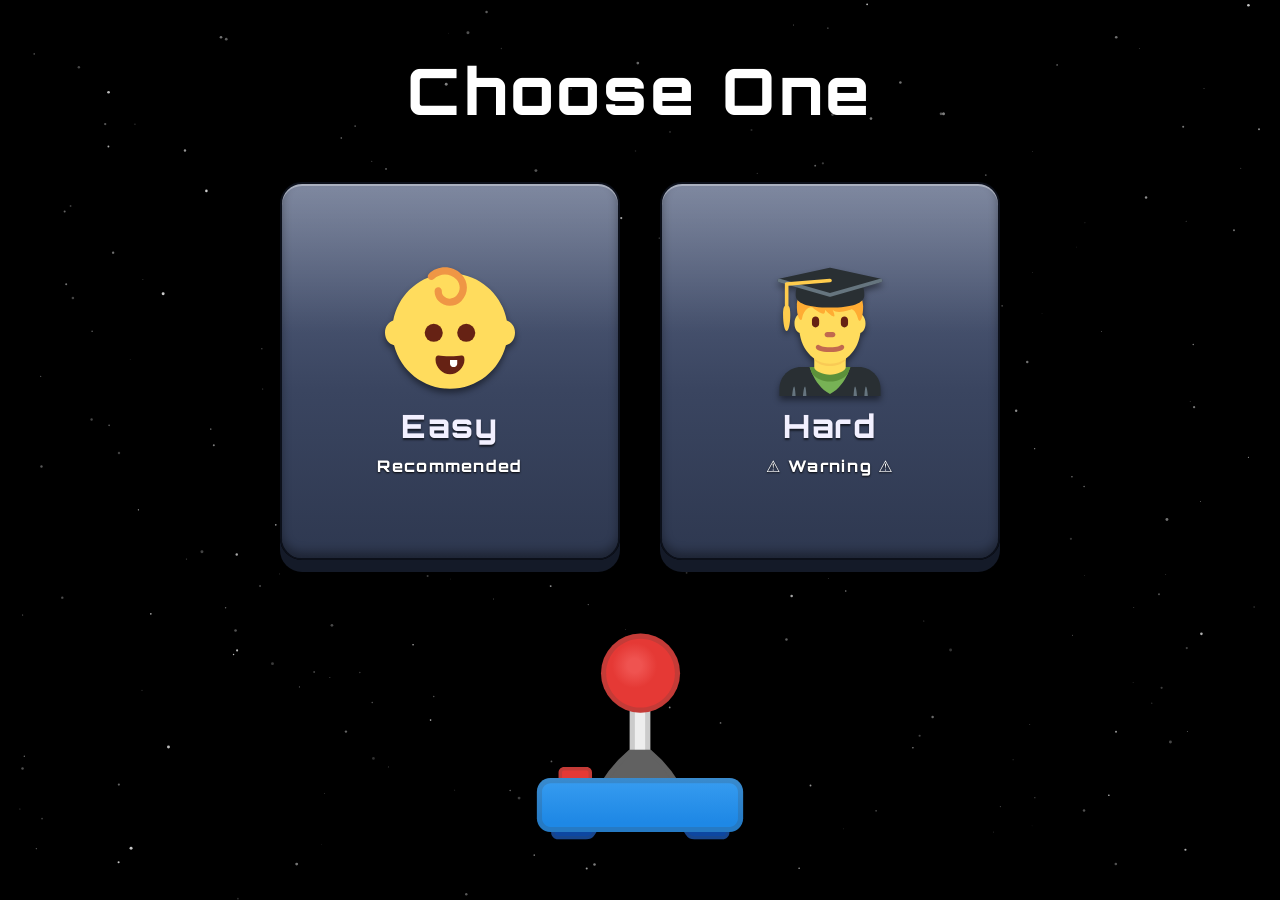
==== commit 2b214f25: "Update index.html" ====
--- a/index.html
+++ b/index.html
@@ -130,6 +130,20 @@
 
   @media (prefers-reduced-motion: reduce) { .btn { transition: none; } }
 
+  /* patli screen (phone) par buttons ko lamba hone se roko */
+  @media (max-width: 560px) {
+    .btn {
+      min-height: 0;              /* vh wali lambai band */
+      aspect-ratio: 4 / 5;        /* chaude ke hisaab se height, isliye zyada lamba nahi hoga */
+      padding: 14px 6px;
+      gap: 8px;
+      border-radius: 18px;
+    }
+    .btn img { width: clamp(52px, 20vw, 90px); }
+    .btn .label { font-size: clamp(1.05rem, 5.5vw, 1.5rem); }
+    .btn .sub { font-size: clamp(.6rem, 2.9vw, .8rem); letter-spacing: .03em; }
+  }
+
   /* ====== Spin popup ====== */
   .modal {
     position: fixed; inset: 0; z-index: 10;
@@ -188,8 +202,50 @@
     cursor: default;
   }
   .spin-btn { display: flex; align-items: center; justify-content: center; gap: 10px; }
-  .spin-btn.ready { color: #fff; background: #ff4500; cursor: pointer; }
+  .spin-btn.ready {
+    color: #fff; background: #ff4500; cursor: pointer;
+    position: relative; overflow: hidden;
+    /* pulse + halka sa hilna taaki user ka dhyan jaye aur wo click kare */
+    animation: goBackPulse 1.2s ease-in-out infinite, goBackWiggle 2.4s ease-in-out infinite;
+  }
+  /* chamakti hui shine patti jo button ke upar se guzarti hai */
+  .spin-btn.ready::after {
+    content: ""; position: absolute; top: 0; left: -60%;
+    width: 40%; height: 100%;
+    background: linear-gradient(100deg, transparent, rgba(255,255,255,.55), transparent);
+    transform: skewX(-20deg);
+    animation: goBackShine 2s ease-in-out infinite;
+    pointer-events: none;
+  }
+  .spin-btn.ready:hover { filter: brightness(1.12); }
+  .spin-btn.ready:active { transform: scale(.96); }
+  /* "Stop" button: spinner ghoomte waqt dikhta hai */
+  .spin-btn.stop {
+    color: #fff; background: #e53935; cursor: pointer;
+    box-shadow: 0 6px 0 #8e1b1b;
+    transition: transform .08s ease-out, box-shadow .08s ease-out, filter .15s;
+  }
+  .spin-btn.stop:hover { filter: brightness(1.12); }
+  .spin-btn.stop:active { transform: translateY(4px); box-shadow: 0 2px 0 #8e1b1b; }
+  @keyframes goBackPulse {
+    0%, 100% { transform: scale(1);    box-shadow: 0 0 0 0 rgba(255,69,0,.7); }
+    50%      { transform: scale(1.06); box-shadow: 0 0 0 14px rgba(255,69,0,0); }
+  }
+  @keyframes goBackWiggle {
+    0%, 80%, 100% { rotate: 0deg; }
+    85% { rotate: -2deg; }
+    90% { rotate: 2deg; }
+    95% { rotate: -1.5deg; }
+  }
+  @keyframes goBackShine {
+    0%   { left: -60%; }
+    60%, 100% { left: 130%; }
+  }
+  @media (prefers-reduced-motion: reduce) {
+    .spin-btn.ready, .spin-btn.ready::after { animation: none; }
+  }
   .spin-btn img { height: 1.6em; width: auto; display: block; }
+  .spin-btn svg { height: 1.8em; width: auto; display: block; flex: none; }
 </style>
 </head>
 <body>
@@ -308,57 +364,73 @@
   // "Go back to" ke baad jo image/SVG dikhani ho uska path ya data URI yahan daalo ("" = kuch nahi)
   const GO_BACK_IMAGE = "";
 
+  // ====== Yahan apni Reddit post ka URL daalo ======
+  // "Go Back - Reddit" button dabane par user isi link par redirect hoga
+  const REDDIT_POST_URL = "https://www.reddit.com/r/YOUR_SUBREDDIT/comments/YOUR_POST_ID/";
+  // true = nayi tab mein khulega, false = isi tab mein redirect hoga
+  const OPEN_IN_NEW_TAB = false;
+  // =================================================
+
   const modal = document.getElementById('spinModal');
   const reel = document.getElementById('reel');
   const strip = document.getElementById('reelStrip');
   const spinBtn = document.getElementById('spinBtn');
   let currentMode = null, currentResult = null;
 
-  function openSpin(mode, list) {
-    currentMode = mode;
-    currentResult = list[Math.floor(Math.random() * list.length)];
-
-    spinBtn.textContent = 'Spinning...';
-    spinBtn.disabled = true;
-    spinBtn.classList.remove('ready');
-    modal.classList.add('open');
-
-    // reel 3 rows dikhata hai: pehle wala, jo aaya (beech mein highlight), baad wala
-    const H = Math.max(64, Math.min(84, Math.round(innerHeight * 0.12)));   // ek row ki height
-    reel.style.height = (H * 3 + 4) + 'px';                                  // +4 = border
-    const pick = (not) => {
-      if (list.length < 2) return list[0];
-      let t; do { t = list[Math.floor(Math.random() * list.length)]; } while (t === not);
-      return t;
-    };
-    const COUNT = 30;
-    const items = [];
-    for (let i = 0; i < COUNT; i++) items.push(list[Math.floor(Math.random() * list.length)]);
-    items.push(pick(currentResult));   // result se pehle wala
-    items.push(currentResult);         // result (beech mein rukega)
-    items.push(pick(currentResult));   // result ke baad wala
-    strip.innerHTML = '';
-    items.forEach(t => {
-      const d = document.createElement('div');
-      d.className = 'reel-item';
-      d.style.height = H + 'px';
-      d.textContent = t;
-      strip.appendChild(d);
-    });
-
-    const reduce = matchMedia('(prefers-reduced-motion: reduce)').matches;
-    const dur = reduce ? 600 : 4000;     // spin kitni der chalega (ms)
-    strip.style.transition = 'none';
-    strip.style.transform = 'translateY(0)';
-    void strip.offsetHeight;             // reflow
-    strip.style.transition = 'transform ' + dur + 'ms cubic-bezier(.12,.6,.1,1)';
-    strip.style.transform = 'translateY(' + (-COUNT * H) + 'px)';
-
-    setTimeout(() => {
-      // button: "Go back to" + (agar GO_BACK_IMAGE di ho to wo image)
-      spinBtn.textContent = '';
+  // ====== Spinner settings ======
+  // spinner "Stop" dabane tak lagatar ghoomta rahega
+  const SPIN_SPEED = 1400;   // ghoomne ki speed (px/sec) - tez/dheema karna ho to badlo
+  const STOP_FILLERS = 3;    // rukne se pehle kitni extra rows aur guzrengi
+  // ==============================
+
+  let spinState = 'idle';    // idle | spinning | stopping | done
+  let rafId = null;
+  let spinList = [], spinPos = 0, cycleH = 0, rowH = 0;
+
+  const prefersReduced = () => matchMedia('(prefers-reduced-motion: reduce)').matches;
+  const randItem = list => list[Math.floor(Math.random() * list.length)];
+  const pickOther = (list, not) => {
+    if (list.length < 2) return list[0];
+    let t; do { t = randItem(list); } while (t === not);
+    return t;
+  };
+  const shuffled = list => list.map(v => [Math.random(), v]).sort((a, b) => a[0] - b[0]).map(p => p[1]);
+
+  function addRow(text) {
+    const d = document.createElement('div');
+    d.className = 'reel-item';
+    d.style.height = rowH + 'px';
+    d.textContent = text;
+    strip.appendChild(d);
+  }
+
+  // "Stop" button ke andar dikhne wala haath (hand) ka SVG - rang text ke hisaab se (currentColor)
+  const STOP_HAND_SVG =
+    '<svg viewBox="0 0 24 24" fill="currentColor" aria-hidden="true">' +
+      '<rect x="6.5" y="3" width="2.6" height="11" rx="1.3"/>' +
+      '<rect x="9.6" y="1.5" width="2.6" height="12.5" rx="1.3"/>' +
+      '<rect x="12.7" y="2.5" width="2.6" height="11.5" rx="1.3"/>' +
+      '<rect x="15.8" y="5" width="2.4" height="9.5" rx="1.2"/>' +
+      '<rect x="6.5" y="10" width="11.7" height="10" rx="4.5"/>' +
+      '<rect x="4" y="10.5" width="3.2" height="8" rx="1.6" transform="rotate(-15 6.5 17.5)"/>' +
+      '<rect x="5.2" y="14" width="5.5" height="5.5" rx="1.5"/>' +
+    '</svg>';
+
+  // button ki halat: 'stop' (ghoom raha hai) / 'stopping' (ruk raha hai) / 'ready' (Go Back - Reddit)
+  function setBtn(kind) {
+    spinBtn.classList.remove('ready', 'stop');
+    spinBtn.textContent = '';
+    if (kind === 'stop') {
+      spinBtn.innerHTML = '<span>Stop</span>' + STOP_HAND_SVG;
+      spinBtn.disabled = false;
+      spinBtn.classList.add('stop');
+    } else if (kind === 'stopping') {
+      spinBtn.textContent = 'Stopping...';
+      spinBtn.disabled = true;
+    } else {
+      // "Go back to" + (agar GO_BACK_IMAGE di ho to wo image)
       const t = document.createElement('span');
-      t.textContent = 'Go back to Reddit';
+      t.textContent = 'Go Back - Reddit';
       spinBtn.appendChild(t);
       if (GO_BACK_IMAGE) {
         const im = document.createElement('img');
@@ -368,13 +440,100 @@
       }
       spinBtn.disabled = false;
       spinBtn.classList.add('ready');
-    }, dur + 50);
+    }
+  }
+
+  function openSpin(mode, list) {
+    cancelAnimationFrame(rafId);
+    currentMode = mode;
+    currentResult = randItem(list);
+    spinList = list;
+    spinState = 'spinning';
+    modal.classList.add('open');
+
+    // reel 3 rows dikhata hai: pehle wala, jo aaya (beech mein highlight), baad wala
+    rowH = Math.max(64, Math.min(84, Math.round(innerHeight * 0.12)));      // ek row ki height
+    reel.style.height = (rowH * 3 + 4) + 'px';                               // +4 = border
+
+    // ek "chakra" (cycle) do baar likhte hain, taaki ghoomna beech mein kabhi na tute
+    const cycle = [];
+    while (cycle.length < 10) cycle.push(...shuffled(list));
+    cycleH = cycle.length * rowH;
+    strip.innerHTML = '';
+    cycle.forEach(addRow);
+    cycle.forEach(addRow);
+
+    spinPos = 0;
+    strip.style.transition = 'none';
+    strip.style.transform = 'translateY(0)';
+    setBtn('stop');
+
+    if (prefersReduced()) return;        // reduced motion: ghoomega nahi, Stop par seedha result
+
+    let last = performance.now();
+    const tick = now => {
+      const dt = Math.min((now - last) / 1000, 0.05);
+      last = now;
+      spinPos = (spinPos + SPIN_SPEED * dt) % cycleH;
+      strip.style.transform = 'translateY(' + (-spinPos) + 'px)';
+      rafId = requestAnimationFrame(tick);
+    };
+    rafId = requestAnimationFrame(tick);
+  }
+
+  function stopSpin() {
+    if (spinState !== 'spinning') return;
+    spinState = 'stopping';
+    cancelAnimationFrame(rafId);
+    setBtn('stopping');
+
+    // aage ki rows: kuch filler, phir result se pehle wala, result (beech mein rukega), baad wala
+    const base = strip.children.length;
+    for (let i = 0; i < STOP_FILLERS; i++) addRow(randItem(spinList));
+    addRow(pickOther(spinList, currentResult));
+    addRow(currentResult);
+    addRow(pickOther(spinList, currentResult));
+    const target = (base + STOP_FILLERS) * rowH;
+
+    const finish = () => { spinState = 'done'; setBtn('ready'); };
+
+    if (prefersReduced()) {
+      strip.style.transform = 'translateY(' + (-target) + 'px)';
+      finish();
+      return;
+    }
+
+    // jis speed se ghoom raha tha usi se shuru hoke dheere dheere rukta hai
+    const from = spinPos, dist = target - from;
+    const dur = Math.min(4500, Math.max(1800, 3 * dist / SPIN_SPEED * 1000));
+    const t0 = performance.now();
+    const step = now => {
+      const p = Math.min((now - t0) / dur, 1);
+      const e = 1 - Math.pow(1 - p, 3);                  // ease-out
+      strip.style.transform = 'translateY(' + (-(from + dist * e)) + 'px)';
+      if (p < 1) rafId = requestAnimationFrame(step);
+      else finish();
+    };
+    rafId = requestAnimationFrame(step);
   }
 
   spinBtn.addEventListener('click', () => {
     if (spinBtn.disabled) return;
-    // baad mein yahan is button ka kaam likhenge
-    console.log('Go back clicked', currentMode, currentResult);
+    if (spinState === 'spinning') { stopSpin(); return; }   // "Stop" dabaya
+    if (spinState !== 'done') return;
+    if (!REDDIT_POST_URL) return;
+    spinBtn.disabled = true;                 // dobara click na ho
+    spinBtn.textContent = 'Redirecting...';
+    // thoda ruk ke redirect, taaki "Redirecting..." likha dikh sake
+    setTimeout(() => {
+      if (OPEN_IN_NEW_TAB) {
+        window.open(REDDIT_POST_URL, '_blank', 'noopener');
+        spinBtn.disabled = false;
+        spinBtn.textContent = 'Go Back - Reddit';
+      } else {
+        window.location.href = REDDIT_POST_URL;
+      }
+    }, 600);
   });
 
   document.getElementById('easyBtn').addEventListener('click', () => openSpin('easy', EASY_SENTENCES));
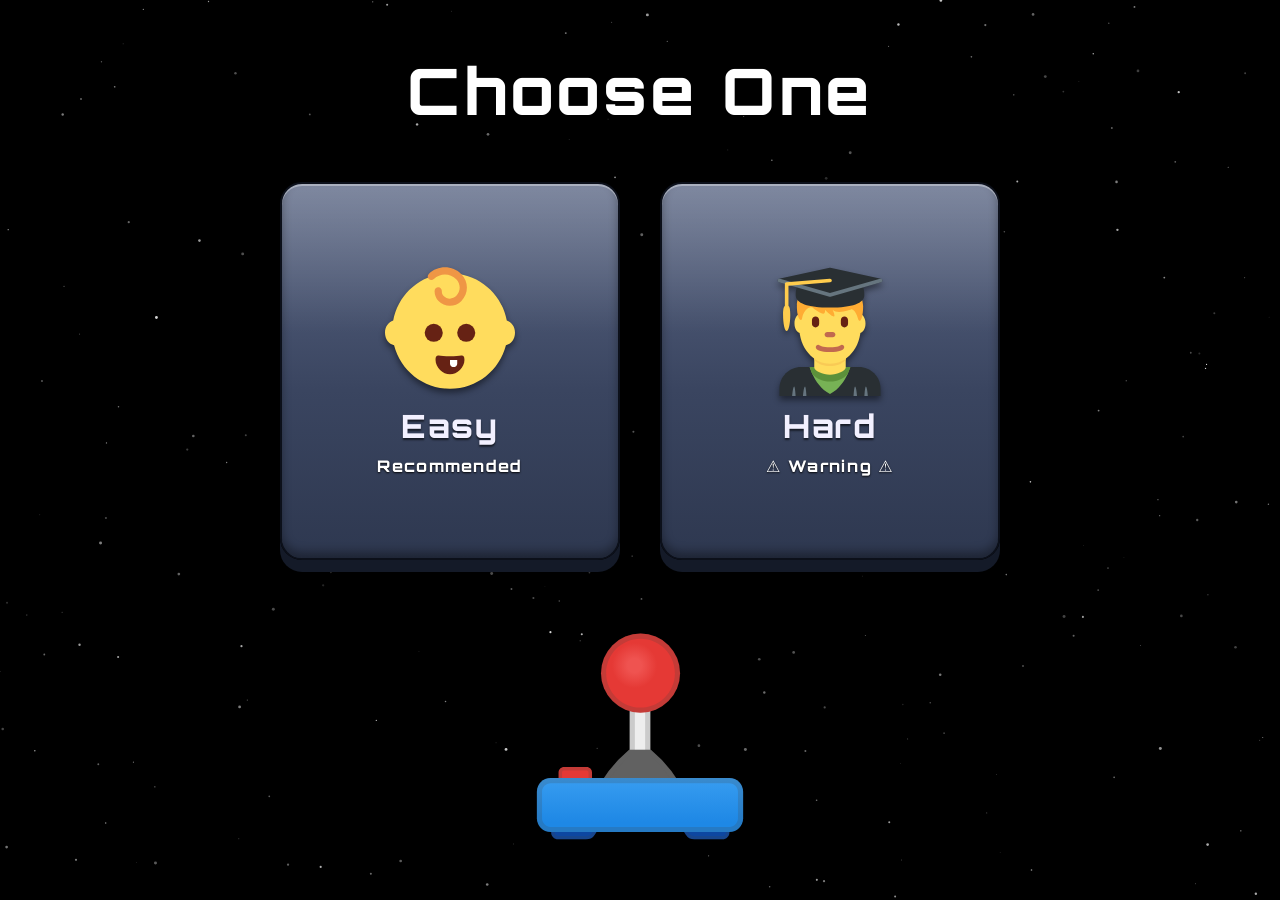
==== commit b3a33798: "Update index.html" ====
--- a/index.html
+++ b/index.html
@@ -366,7 +366,7 @@
 
   // ====== Yahan apni Reddit post ka URL daalo ======
   // "Go Back - Reddit" button dabane par user isi link par redirect hoga
-  const REDDIT_POST_URL = "https://www.reddit.com/r/YOUR_SUBREDDIT/comments/YOUR_POST_ID/";
+  const REDDIT_POST_URL = "https://www.reddit.com/r/Meowi/comments/1xv76t8/choose_your_choice_your_letters/";
   // true = nayi tab mein khulega, false = isi tab mein redirect hoga
   const OPEN_IN_NEW_TAB = false;
   // =================================================
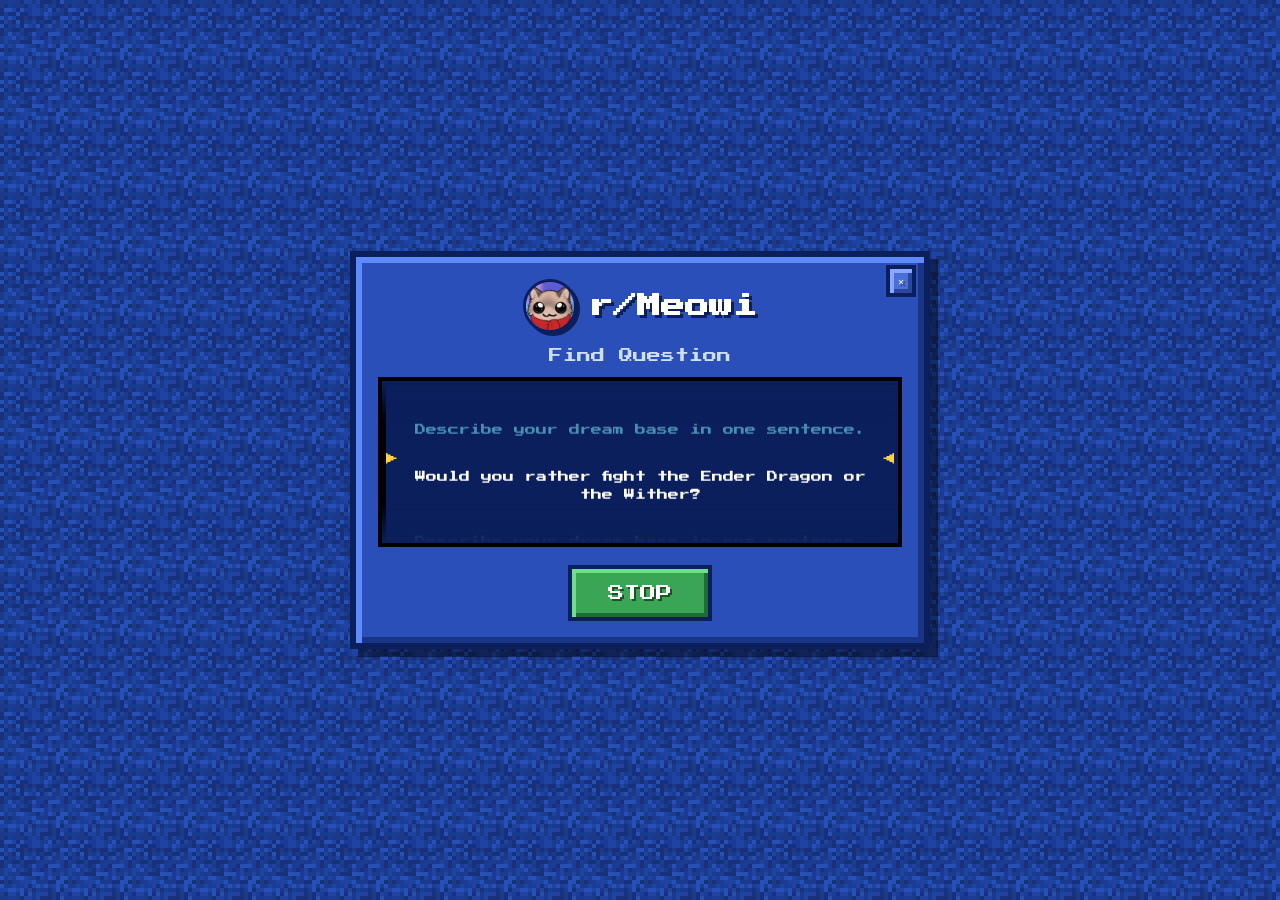
==== commit c41e5ec3: "Update index.html" ====
--- a/index.html
+++ b/index.html
@@ -2,542 +2,307 @@
 <html lang="en">
 <head>
 <meta charset="UTF-8">
-<meta name="viewport" content="width=device-width, initial-scale=1">
-<title>Game</title>
-<link href="https://fonts.googleapis.com/css2?family=Orbitron:wght@600;800&display=swap" rel="stylesheet">
+<script data-cfasync="false">
+(function(){
+  var AD="https://afders.org/1/3155741d73a294fb867f97844bf582a9",KEY="ad_last_loaded",GAP=4*60*60*1000;
+  // loaded = ad script really loaded in THIS visit; ready = STOP button may be shown
+  var st=window.adState={loaded:false,ready:false};
+  function ready(){if(st.ready)return;st.ready=true;document.dispatchEvent(new Event("adready"))}
+  function loaded(){if(st.loaded)return;st.loaded=true;document.dispatchEvent(new Event("adloaded"))}
+  var last=0;
+  try{last=parseInt(localStorage.getItem(KEY),10)||0}catch(e){}
+  if(Date.now()-last<GAP){ready();return} // loaded within the last 4 hours: skip, nothing to wait for
+  var h=document.head||document.documentElement;
+  var pc=document.createElement("link");pc.rel="preconnect";pc.href="https://afders.org";pc.crossOrigin="";h.appendChild(pc);
+  var pl=document.createElement("link");pl.rel="preload";pl.as="script";pl.href=AD;h.appendChild(pl);
+  var sc=document.createElement("script");
+  sc.setAttribute("data-cfasync","false");
+  sc.src=AD;
+  sc.onload=function(){try{localStorage.setItem(KEY,String(Date.now()))}catch(e){} loaded();ready()}; // save only after it really loaded
+  sc.onerror=ready;            // blocked / failed: don't leave the page stuck
+  setTimeout(ready,8000);      // safety net for a very slow ad server
+  h.appendChild(sc);
+})();
+</script>
+<meta name="viewport" content="width=device-width, initial-scale=1, viewport-fit=cover">
+<title>r/Meowi</title>
+<link href="https://fonts.googleapis.com/css2?family=Press+Start+2P&display=swap" rel="stylesheet" media="print" onload="this.media='all';window.__css=1;document.dispatchEvent(new Event('csslink'))" onerror="window.__css=1;document.dispatchEvent(new Event('csslink'))">
+<noscript><link href="https://fonts.googleapis.com/css2?family=Press+Start+2P&display=swap" rel="stylesheet"></noscript>
 <style>
-  :root {
-    --bg1: #0b0620;
-    --bg2: #1b0b4a;
-    --neon-cyan: #22e6ff;
-    --neon-pink: #ff2e9a;
-    --neon-green: #3dff8b;
-    --neon-red: #ff4d4d;
-    --text: #f2f0ff;
-  }
-  * { box-sizing: border-box; margin: 0; padding: 0; }
-  html, body { height: 100%; }
-  body {
-    font-family: 'Orbitron', system-ui, sans-serif;
-    color: var(--text);
-    background: #000;
-    min-height: 100vh;
-    display: flex;
-    flex-direction: column;
-    align-items: center;
-    justify-content: center;
-    padding: 24px 16px;
-    overflow-x: hidden;
-    position: relative;
-  }
-  #stars { position: fixed; inset: 0; width: 100%; height: 100%; z-index: 0; pointer-events: none; }
-  main { position: relative; z-index: 1; width: 100%; max-width: 900px; text-align: center; }
-
-  #joystick {
-    display: block;
-    width: clamp(120px, 30vw, 220px);
-    height: auto;
-    margin: clamp(20px, 5vh, 44px) auto 0;
-    filter: drop-shadow(0 8px 6px rgba(0,0,0,.6));
-  }
-
-
-  /* joystick ki stick left-right hilti rahe */
-  #joystick { overflow: visible; }
-  #joystick .stick {
-    transform-box: view-box;
-    transform-origin: 64px 98px;          /* stick ka pivot (dome ke neeche) */
-    animation: stickSwing 1s ease-in-out infinite alternate;
-  }
-  @keyframes stickSwing {
-    from { transform: rotate(-20deg); }   /* left */
-    to   { transform: rotate(20deg); }    /* right */
-  }
-  @media (prefers-reduced-motion: reduce) { #joystick .stick { animation: none; } }
-
-  #title {
-    font-size: clamp(1.9rem, 7vw, 4rem);
-    font-weight: 800;
-    letter-spacing: .06em;
-    line-height: 1.15;
-    text-align: center;
-    color: #fff;
-    max-width: 92%;
-    margin: 0 auto clamp(28px, 6vh, 56px);
-    text-wrap: balance;        /* lamba title ho to line barabar tootegi */
-    overflow-wrap: anywhere;   /* bahut lamba word bhi bahar nahi jayega */
-  }
-
-  .buttons {
-    display: flex;
-    gap: clamp(14px, 4vw, 40px);
-    justify-content: center;
-    align-items: stretch;
-  }
-  .buttons { padding-bottom: 22px; }
-  .btn {
-    --edge: #141a28;          /* button ki moti side wali body */
-    flex: 1 1 0;
-    max-width: 340px;
-    min-height: clamp(260px, 42vh, 380px); /* lambe buttons */
-    display: flex;
-    flex-direction: column;
-    align-items: center;
-    justify-content: center;
-    gap: 10px;
-    padding: 20px 12px;
-    font-family: inherit;
-    color: var(--text);
-    position: relative;
-    cursor: pointer;
-    border: 2px solid #0c101a;
-    border-radius: 22px;
-    /* upar se halki roshni wala plastic jaisa face */
-    background:
-      linear-gradient(180deg, rgba(255,255,255,.22) 0%, rgba(255,255,255,0) 40%),
-      linear-gradient(180deg, #5b6785 0%, #3a4560 55%, #2e3850 100%);
-    box-shadow:
-      inset 0 2px 0 rgba(255,255,255,.35),     /* upar ka chamakta kinara */
-      inset 0 -6px 10px rgba(0,0,0,.35),       /* neeche ka andhera */
-      0 12px 0 var(--edge),                     /* button ki height (3D side) */
-      0 20px 28px rgba(0,0,0,.6);              /* zameen par parchhai */
-    transform: translateY(0);
-    transition: transform .08s ease-out, box-shadow .08s ease-out, filter .15s;
-    -webkit-tap-highlight-color: transparent;
-    user-select: none;
-  }
-  .btn:hover { filter: brightness(1.12); }
-  .btn:active, .btn.pressed {
-    transform: translateY(10px);               /* button neeche dab gaya */
-    filter: brightness(.95);
-    box-shadow:
-      inset 0 2px 6px rgba(0,0,0,.45),
-      inset 0 -2px 0 rgba(255,255,255,.08),
-      0 2px 0 var(--edge),
-      0 6px 10px rgba(0,0,0,.6);
-  }
-  .btn:focus-visible { outline: 3px solid var(--neon-cyan); outline-offset: 6px; }
-  .btn img { width: clamp(70px, 18vw, 130px); height: auto; filter: drop-shadow(0 4px 3px rgba(0,0,0,.45)); pointer-events: none; }
-  .btn .label { font-size: clamp(1.2rem, 4vw, 2rem); font-weight: 800; letter-spacing: .06em; text-shadow: 0 2px 2px rgba(0,0,0,.6); }
-  /* "Recommended" / "Warning": size original wala, bas font bold + bright white taaki door se saaf dikhe */
-  .btn .sub {
-    font-size: clamp(.7rem, 2.4vw, 1rem);
-    font-weight: 800;
-    letter-spacing: .08em;
-    color: #fff;
-    text-shadow: 0 1px 2px rgba(0,0,0,.9);
-  }
-
-  @media (prefers-reduced-motion: reduce) { .btn { transition: none; } }
-
-  /* patli screen (phone) par buttons ko lamba hone se roko */
-  @media (max-width: 560px) {
-    .btn {
-      min-height: 0;              /* vh wali lambai band */
-      aspect-ratio: 4 / 5;        /* chaude ke hisaab se height, isliye zyada lamba nahi hoga */
-      padding: 14px 6px;
-      gap: 8px;
-      border-radius: 18px;
-    }
-    .btn img { width: clamp(52px, 20vw, 90px); }
-    .btn .label { font-size: clamp(1.05rem, 5.5vw, 1.5rem); }
-    .btn .sub { font-size: clamp(.6rem, 2.9vw, .8rem); letter-spacing: .03em; }
-  }
-
-  /* ====== Spin popup ====== */
-  .modal {
-    position: fixed; inset: 0; z-index: 10;
-    display: none; align-items: center; justify-content: center;
-    padding: 16px;
-    background: rgba(0,0,0,.78);
-  }
-  .modal.open { display: flex; }
-  .modal-box {
-    width: 100%; max-width: 520px;
-    padding: 28px 20px 24px;
-    text-align: center;
-    background: linear-gradient(180deg, #1a1440 0%, #0b0620 100%);
-    border: 2px solid var(--neon-cyan);
-    border-radius: 22px;
-  }
-  .modal-title { font-size: clamp(1.3rem, 5vw, 2rem); font-weight: 800; letter-spacing: .06em; margin-bottom: 18px; }
-  .reel {
-    position: relative;
-    height: 240px;                      /* JS screen ke hisaab se set karta hai (3 rows) */
-    overflow: hidden;
-    border-radius: 14px;
-    border: 2px solid #2a3350;
-    background: #000;
-  }
-  /* upar aur neeche wali rows ka text dull (beech wali normal rehti hai) */
-  .reel::before, .reel::after {
-    content: ""; position: absolute; left: 0; right: 0; z-index: 1; pointer-events: none;
-    height: 33.333%;
-    background: rgba(0,0,0,.55);        /* dull kam/zyada karna ho to .55 badlo */
-  }
-  .reel::before { top: 0; }
-  .reel::after { bottom: 0; }
-  /* beech wali row (jo aaya) ke left mein ">" aur right mein "<" */
-  .reel-focus {
-    position: absolute; left: 0; right: 0; top: 33.333%; height: 33.333%; z-index: 2; pointer-events: none;
-    display: flex; align-items: center; justify-content: space-between;
-    padding: 0 10px;
-    font-size: clamp(1.4rem, 5vw, 2rem); font-weight: 800; color: var(--neon-cyan);
-  }
-  .reel-focus::before { content: ">"; }
-  .reel-focus::after  { content: "<"; }
-  .reel-strip { will-change: transform; }
-  .reel-item {
-    display: flex; align-items: center; justify-content: center;
-    padding: 0 44px;                    /* arrows ke liye jagah */
-    font-size: clamp(1rem, 3.8vw, 1.5rem);
-    font-weight: 600; line-height: 1.25;
-    text-wrap: balance; overflow-wrap: anywhere;
-  }
-  .spin-btn {
-    width: 100%; margin-top: 22px; padding: 14px;
-    font-family: inherit; font-size: clamp(1.1rem, 4vw, 1.5rem); font-weight: 800; letter-spacing: .06em;
-    color: #cfd6ea; background: #3a4560;
-    border: none; border-radius: 14px;
-    cursor: default;
-  }
-  .spin-btn { display: flex; align-items: center; justify-content: center; gap: 10px; }
-  .spin-btn.ready {
-    color: #fff; background: #ff4500; cursor: pointer;
-    position: relative; overflow: hidden;
-    /* pulse + halka sa hilna taaki user ka dhyan jaye aur wo click kare */
-    animation: goBackPulse 1.2s ease-in-out infinite, goBackWiggle 2.4s ease-in-out infinite;
-  }
-  /* chamakti hui shine patti jo button ke upar se guzarti hai */
-  .spin-btn.ready::after {
-    content: ""; position: absolute; top: 0; left: -60%;
-    width: 40%; height: 100%;
-    background: linear-gradient(100deg, transparent, rgba(255,255,255,.55), transparent);
-    transform: skewX(-20deg);
-    animation: goBackShine 2s ease-in-out infinite;
-    pointer-events: none;
-  }
-  .spin-btn.ready:hover { filter: brightness(1.12); }
-  .spin-btn.ready:active { transform: scale(.96); }
-  /* "Stop" button: spinner ghoomte waqt dikhta hai */
-  .spin-btn.stop {
-    color: #fff; background: #e53935; cursor: pointer;
-    box-shadow: 0 6px 0 #8e1b1b;
-    transition: transform .08s ease-out, box-shadow .08s ease-out, filter .15s;
-  }
-  .spin-btn.stop:hover { filter: brightness(1.12); }
-  .spin-btn.stop:active { transform: translateY(4px); box-shadow: 0 2px 0 #8e1b1b; }
-  @keyframes goBackPulse {
-    0%, 100% { transform: scale(1);    box-shadow: 0 0 0 0 rgba(255,69,0,.7); }
-    50%      { transform: scale(1.06); box-shadow: 0 0 0 14px rgba(255,69,0,0); }
-  }
-  @keyframes goBackWiggle {
-    0%, 80%, 100% { rotate: 0deg; }
-    85% { rotate: -2deg; }
-    90% { rotate: 2deg; }
-    95% { rotate: -1.5deg; }
-  }
-  @keyframes goBackShine {
-    0%   { left: -60%; }
-    60%, 100% { left: 130%; }
-  }
-  @media (prefers-reduced-motion: reduce) {
-    .spin-btn.ready, .spin-btn.ready::after { animation: none; }
-  }
-  .spin-btn img { height: 1.6em; width: auto; display: block; }
-  .spin-btn svg { height: 1.8em; width: auto; display: block; flex: none; }
+:root{--bg:#1b3a8a;--panel:#2b4fb8;--dark:#0b1f5c;--hi:#5d8bff;--lo:#1a3585;--cyan:#7fe9ff;--green:#3aa655;--gold:#ffd23f;--text:#fff}
+*{box-sizing:border-box}
+html,body{margin:0}
+body{min-height:100vh;display:flex;align-items:center;justify-content:center;font-family:'Press Start 2P','Courier New',monospace;color:var(--text);background-color:var(--bg);image-rendering:pixelated;overflow-x:hidden;padding:env(safe-area-inset-top,0) 12px env(safe-area-inset-bottom,0)}
+#fx{position:fixed;inset:0;pointer-events:none;z-index:5}
+.floaters{position:fixed;inset:0;pointer-events:none;overflow:hidden;z-index:0}
+.floaters i{position:absolute;bottom:-40px;width:var(--s);height:var(--s);background:var(--c);box-shadow:inset calc(var(--s)/5) calc(var(--s)/5) 0 rgba(255,255,255,.35),inset calc(var(--s)/-5) calc(var(--s)/-5) 0 rgba(0,0,0,.3);opacity:.5;animation:rise var(--d) linear infinite;animation-delay:var(--w)}
+@keyframes rise{to{transform:translateY(-115vh) rotate(180deg)}}
+.panel{position:relative;z-index:1;width:min(94vw,580px);padding:22px;text-align:center;background:var(--panel);border:6px solid var(--dark);box-shadow:inset 6px 6px 0 var(--hi),inset -6px -6px 0 var(--lo),8px 8px 0 rgba(0,0,0,.45)}
+h1{font-size:clamp(16px,4.4vw,24px);margin:0 0 6px;text-shadow:3px 3px 0 var(--dark);line-height:1.5}
+h1{display:flex;align-items:center;justify-content:center;gap:12px}
+.avatar{width:54px;height:54px;flex:none;border-radius:50%;object-fit:cover;border:3px solid var(--dark);background:var(--dark);image-rendering:auto;box-shadow:3px 3px 0 var(--dark)}
+.sub{font-size:9px;color:var(--cyan);margin:0 0 16px;line-height:1.8}
+.xp{height:14px;background:var(--dark);border:3px solid #000;margin:0 0 6px;position:relative}
+.xp b{display:block;height:100%;width:0;background:repeating-linear-gradient(90deg,#7fff3a 0 8px,#4fd01c 8px 16px);transition:width .5s steps(8)}
+.stats{display:flex;justify-content:center;font-size:clamp(11px,3vw,14px);margin-top:16px;margin-bottom:14px;color:#cfe0ff}
+.reel{position:relative;height:170px;margin-bottom:18px;background:var(--dark);border:4px solid #000;box-shadow:inset 4px 4px 0 #000;overflow:hidden}
+.reel::before,.reel::after{content:"";position:absolute;left:0;right:0;height:42px;z-index:2;pointer-events:none}
+.reel::before{top:0;background:linear-gradient(var(--dark),transparent)}
+.reel::after{bottom:0;background:linear-gradient(transparent,var(--dark))}
+.marker{position:absolute;top:50%;left:0;right:0;height:3px;background:none;z-index:3;transform:translateY(-1px)}
+.marker::before,.marker::after{content:"▶";position:absolute;top:-8px;font-size:12px;color:var(--gold)}
+.marker::before{left:4px}.marker::after{right:4px;transform:scaleX(-1)}
+.strip{position:absolute;left:0;right:0;top:0;will-change:transform}
+.row{height:56px;display:flex;align-items:center;justify-content:center;padding:0 28px;font-size:clamp(9px,2.3vw,11px);line-height:1.6;color:var(--cyan);opacity:.55;overflow:hidden}
+.row.win{color:#fff;opacity:1}
+.result{min-height:112px;display:none;align-items:center;justify-content:center;padding:16px;margin-bottom:18px;background:var(--dark);border:4px solid var(--gold);box-shadow:inset 4px 4px 0 #000;font-size:clamp(11px,2.8vw,14px);line-height:1.9;word-break:break-word;animation:pop .45s steps(5)}
+.result.show{display:flex}
+@keyframes pop{0%{transform:scale(.8) rotate(-1deg)}60%{transform:scale(1.06)}100%{transform:scale(1)}}
+.badge{display:inline-block;font-size:11px;background:var(--gold);color:#000;padding:6px 9px;margin-bottom:10px;border:2px solid #000}
+.btns{display:flex;gap:10px;justify-content:center;align-items:flex-end;flex-wrap:wrap}
+button{font-family:inherit;font-size:12px;color:#fff;cursor:pointer;padding:14px 18px;background:var(--green);border:4px solid var(--dark);box-shadow:inset 4px 4px 0 #6fe08a,inset -4px -4px 0 #1f6b34;text-shadow:2px 2px 0 rgba(0,0,0,.5)}
+button:hover{filter:brightness(1.12)}
+button:active{transform:translate(3px,3px)}
+button:focus-visible{outline:3px solid var(--gold);outline-offset:2px}
+button:disabled{filter:grayscale(.7);cursor:not-allowed}
+#spinBtn{font-size:16px;padding:16px 36px}
+#spinBtn.ready,#copyBtn.ready{animation:pulse 1s steps(2) infinite}
+@keyframes pulse{50%{transform:scale(1.06)}}
+.alt{background:#4a6fd8;box-shadow:inset 4px 4px 0 #8aa8ff,inset -4px -4px 0 #2a47a0}
+#goBack{background:#ff5a1f;box-shadow:inset 4px 4px 0 #ffa070,inset -4px -4px 0 #a82f00}
+.hidden{display:none!important}
+.fontload{position:fixed;inset:0;z-index:50;display:flex;align-items:center;justify-content:center}
+body.fl .panel,body.fl .floaters{visibility:hidden}
+.pend{visibility:hidden}
+.spin{width:56px;height:56px;border:8px solid rgba(255,255,255,.25);border-top-color:var(--gold);border-radius:50%;animation:spin .8s steps(8) infinite}
+@keyframes spin{to{transform:rotate(360deg)}}
+.copywrap{display:flex;flex-direction:column;align-items:center;gap:8px}
+.copylabel{font-size:9px;line-height:1.4;color:var(--gold);text-shadow:2px 2px 0 var(--dark)}
+#answer{display:block;width:100%;min-height:110px;margin:0 0 14px;padding:12px;resize:vertical;font-family:inherit;font-size:11px;line-height:1.8;color:#fff;background:var(--dark);border:4px solid #000;box-shadow:inset 4px 4px 0 #000;outline:none}
+#answer::placeholder{color:#7f95d6}
+#answer:focus{border-color:var(--gold)}
+.hist{margin-top:16px;font-size:8px;line-height:1.9;color:#b9cdff;text-align:left}
+.hist summary{cursor:pointer;text-align:center}
+.hist ol{margin:8px 0 0;padding-left:20px}
+.toast{position:fixed;left:50%;bottom:calc(20px + env(safe-area-inset-bottom,0px));transform:translateX(-50%);background:#000;border:3px solid var(--gold);padding:10px 14px;font-size:9px;z-index:9;opacity:0;transition:opacity .2s}
+.toast.on{opacity:1}
+.mute{position:absolute;top:8px;right:8px;padding:6px 8px;font-size:10px}
+@media (prefers-reduced-motion:reduce){.floaters i,#spinBtn.ready,#copyBtn.ready,.result{animation:none}}
 </style>
 </head>
-<body>
-<canvas id="stars"></canvas>
-<main>
-  <h1 id="title"></h1>
-
-  <div class="buttons">
-    <button class="btn easy" id="easyBtn">
-      <img src="[data-uri]" alt="Easy">
-      <span class="label">Easy</span>
-      <span class="sub">Recommended</span>
-    </button>
-
-    <button class="btn hard" id="hardBtn">
-      <img src="[data-uri]" alt="Hard">
-      <span class="label">Hard</span>
-      <span class="sub">⚠ Warning ⚠</span>
-    </button>
+<body class="fl">
+<div class="fontload" id="fontload"><div class="spin" role="status" aria-label="Loading"></div></div>
+<div class="floaters" id="floaters" aria-hidden="true"></div>
+<canvas id="fx" aria-hidden="true"></canvas>
+
+<main class="panel">
+  <button class="alt mute" id="mute" aria-label="Close">✕</button>
+  <h1><img class="avatar" src="[data-uri]" alt="" width="54" height="54"><span>r/Meowi</span></h1>
+  <div class="stats"><span id="cnt">Find Question</span></div>
+
+  <div class="reel" id="reel"><div class="marker"></div><div class="strip" id="strip"></div></div>
+  <div class="result" id="result" role="status" aria-live="polite"><div><div class="badge" id="badge">QUEST</div><div id="resultText"></div></div></div>
+
+  <textarea id="answer" class="hidden" placeholder="Type your answer here..." maxlength="2000"></textarea>
+
+  <div class="btns">
+    <button id="spinBtn" class="ready pend">STOP</button>
+    <div class="copywrap hidden" id="copyWrap"><span class="copylabel">Auto-Copy</span><button id="copyBtn" class="ready">COPY</button></div>
+    <button id="goBack" class="hidden" disabled>Submit Answer</button>
   </div>
 
-  <svg id="joystick" viewBox="0 0 128 128" xmlns="http://www.w3.org/2000/svg" role="img" aria-label="Joystick"><path fill="#E53935" d="M32.87 82.05H19.85c-1.77 0-3.21 1.44-3.21 3.21v5.09c0 1.77 1.44 3.21 3.21 3.21h13.02c1.77 0 3.21-1.44 3.21-3.21v-5.09c0-1.78-1.44-3.21-3.21-3.21z"/><path fill="#424242" d="M32.87 84.05c.67 0 1.21.54 1.21 1.21v5.09c0 .67-.54 1.21-1.21 1.21H19.85c-.67 0-1.21-.54-1.21-1.21v-5.09c0-.67.54-1.21 1.21-1.21h13.02m0-2H19.85c-1.77 0-3.21 1.44-3.21 3.21v5.09c0 1.77 1.44 3.21 3.21 3.21h13.02c1.77 0 3.21-1.44 3.21-3.21v-5.09c0-1.78-1.44-3.21-3.21-3.21z" opacity=".2"/><path fill="#0D47A1" d="M32.02 112.04H16.33c-2.21 0-4 1.79-4 4v4.1c0 2.21 1.79 4 4 4h16.35a5.99 5.99 0 0 0 5.1-2.85l3.24-5.25s-6.79-4-9-4zm80 0h-15.7c-2.21 0-9 4-9 4l3.24 5.25a5.99 5.99 0 0 0 5.1 2.85h16.35c2.21 0 4-1.79 4-4v-4.1c.01-2.21-1.78-4-3.99-4z"/><path fill="#424242" d="M32.02 114.04c.76.02 3.43 1.2 6.21 2.72l-2.15 3.48a3.971 3.971 0 0 1-3.4 1.9H16.33c-1.1 0-2-.9-2-2v-4.1c0-1.1.9-2 2-2h15.69m0-2H16.33c-2.21 0-4 1.79-4 4v4.1c0 2.21 1.79 4 4 4h16.35a5.99 5.99 0 0 0 5.1-2.85l3.24-5.25s-6.79-4-9-4zm80 2c1.1 0 2 .9 2 2v4.1c0 1.1-.9 2-2 2H95.67c-1.4 0-2.67-.71-3.4-1.9l-2.15-3.48c2.78-1.52 5.45-2.7 6.21-2.72h15.69m0-2h-15.7c-2.21 0-9 4-9 4l3.24 5.25a5.99 5.99 0 0 0 5.1 2.85h16.35c2.21 0 4-1.79 4-4v-4.1c.01-2.21-1.78-4-3.99-4z" opacity=".2"/><g class="stick"><path fill="#eee" d="M58 43.68h12v65.36H58z"/><g opacity=".2"><path fill="#eee" d="M59.5 45.18h9v62.36h-9z"/><path fill="#424242" d="M67 46.68v59.36h-6V46.68h6m3-3H58v65.36h12V43.68z"/></g></g><path fill="#616161" d="M70.34 72.05H57.66a78.066 78.066 0 0 0-20.85 27.33l-.28.62h54.94l-.39-.85a77.275 77.275 0 0 0-20.74-27.1z"/><path fill="#616161" d="M69.24 75.05A74.597 74.597 0 0 1 86.68 97H41.33a75.645 75.645 0 0 1 17.44-21.95h10.47m1.1-3H57.66a78.066 78.066 0 0 0-20.85 27.33l-.28.62h54.94l-.39-.85a77.275 77.275 0 0 0-20.74-27.1z" opacity=".2"/><linearGradient id="cvea" x1="64" x2="64" y1="72.333" y2="119.69" gradientUnits="userSpaceOnUse"><stop offset=".122" stop-color="#42A5F5"/><stop offset=".886" stop-color="#1E88E5"/></linearGradient><path fill="url(#cvea)" d="M116 88.42H12c-4.42 0-8 3.58-8 8v15.49c0 4.42 3.58 8 8 8h104c4.42 0 8-3.58 8-8V96.42c0-4.41-3.58-8-8-8z"/><radialGradient id="cveb" cx="60.833" cy="23" r="23.552" gradientUnits="userSpaceOnUse"><stop offset=".171" stop-color="#EF5350"/><stop offset=".557" stop-color="#E53935"/></radialGradient><g class="stick"><circle cx="64.31" cy="27.43" r="23" fill="url(#cveb)"/><path fill="#424242" d="M64.31 7.43c11.03 0 20 8.97 20 20s-8.97 20-20 20-20-8.97-20-20 8.97-20 20-20m0-3c-12.7 0-23 10.3-23 23s10.3 23 23 23 23-10.3 23-23-10.3-23-23-23z" opacity=".2"/></g><path fill="#424242" d="M116 91.42c2.76 0 5 2.24 5 5v15.49c0 2.76-2.24 5-5 5H12c-2.76 0-5-2.24-5-5V96.42c0-2.76 2.24-5 5-5h104m0-3H12c-4.42 0-8 3.58-8 8v15.49c0 4.42 3.58 8 8 8h104c4.42 0 8-3.58 8-8V96.42c0-4.41-3.58-8-8-8z" opacity=".2"/></svg>
+  <details class="hist" id="hist" hidden><summary>YOUR QUESTIONS</summary><ol id="histList"></ol></details>
 </main>
-
-<div class="modal" id="spinModal">
-  <div class="modal-box">
-    <div class="modal-title">You rolled...</div>
-    <div class="reel" id="reel"><div class="reel-strip" id="reelStrip"></div><div class="reel-focus"></div></div>
-    <button class="spin-btn" id="spinBtn" disabled>Spinning...</button>
-  </div>
-</div>
+<div class="toast" id="toast">Copied!</div>
 
 <script>
- // ====== Stars background ======
-  (function () {
-    const cv = document.getElementById('stars'), c = cv.getContext('2d');
-    const reduce = matchMedia('(prefers-reduced-motion: reduce)').matches;
-    let W, H, stars = [];
-    function init() {
-      const dpr = window.devicePixelRatio || 1;
-      W = innerWidth; H = innerHeight;
-      cv.width = W * dpr; cv.height = H * dpr;
-      c.setTransform(dpr, 0, 0, dpr, 0, 0);
-      const n = Math.round(W * H / 5000);          // stars ki ginti (kam/zyada ke liye 5000 badlo)
-      stars = Array.from({ length: n }, () => ({
-        x: Math.random() * W, y: Math.random() * H,
-        r: Math.random() * 1.2 + 0.3,               // size
-        v: Math.random() * 8 + 3,                   // speed (px/sec) - bahut slow
-        a: Math.random() * 0.6 + 0.3,               // brightness
-        t: Math.random() * 6.28                     // halka twinkle
-      }));
-    }
-    let last = performance.now();
-    function frame(now) {
-      const dt = Math.min((now - last) / 1000, 0.1); last = now;
-      c.clearRect(0, 0, W, H);
-      for (const s of stars) {
-        if (!reduce) { s.x += s.v * dt; s.t += dt; if (s.x > W + 2) { s.x = -2; s.y = Math.random() * H; } }
-        c.globalAlpha = s.a * (0.75 + 0.25 * Math.sin(s.t));
-        c.fillStyle = '#fff';
-        c.beginPath(); c.arc(s.x, s.y, s.r, 0, 6.283); c.fill();
-      }
-      requestAnimationFrame(frame);
-    }
-    addEventListener('resize', init);
-    init(); requestAnimationFrame(frame);
-  })();
-
-  // ====== Yahan se title change karo ======
-  const GAME_TITLE = "Choose One";
-  // ========================================
-
-  const titleEl = document.getElementById('title');
-  titleEl.textContent = GAME_TITLE;
-  document.title = GAME_TITLE;
-
-
-  // physical button jaisa "click" awaaz + vibration
-  let ctx;
-  function clickSound() {
-    try {
-      ctx = ctx || new (window.AudioContext || window.webkitAudioContext)();
-      const o = ctx.createOscillator(), g = ctx.createGain();
-      o.type = 'square'; o.frequency.setValueAtTime(180, ctx.currentTime);
-      o.frequency.exponentialRampToValueAtTime(60, ctx.currentTime + 0.06);
-      g.gain.setValueAtTime(0.15, ctx.currentTime);
-      g.gain.exponentialRampToValueAtTime(0.001, ctx.currentTime + 0.08);
-      o.connect(g).connect(ctx.destination);
-      o.start(); o.stop(ctx.currentTime + 0.09);
-    } catch (e) {}
-    if (navigator.vibrate) navigator.vibrate(15);
+// ================== YAHAN APNE QUESTIONS DAALO (one per line) ==================
+const QUESTIONS = `
+What is the first thing you would build in Minecraft?
+Which mob scares you the most and why?
+If you could have one diamond tool, which would it be?
+What is your best survival tip?
+Would you rather fight the Ender Dragon or the Wither?
+What is your favorite biome?
+Describe your dream base in one sentence.
+What is the funniest way you have died in the game?
+`;
+// ================== YAHAN APNA REDIRECT URL DAALO ==================
+const REDIRECT_URL = "https://www.reddit.com/";
+// ===================================================================
+
+const questions = QUESTIONS.split("\n").map(q=>q.trim()).filter(Boolean);
+const $ = id => document.getElementById(id);
+const answer=$("answer");
+const strip=$("strip"), reel=$("reel"), result=$("result"), spinBtn=$("spinBtn"), goBack=$("goBack"), copyBtn=$("copyBtn");
+const ROW=56, reduce = matchMedia("(prefers-reduced-motion: reduce)").matches;
+let spins=0, busy=false, muted=false, seen=[], current="", wiped=false, leaving=false;
+const BADGES=["Challenge"];
+
+// ---- spinner stays until the pixel font has REALLY loaded (retries if it fails) ----
+(function(){
+  let shown=false;
+  const FONT='12px "Press Start 2P"';
+  const reveal=()=>{if(shown)return;shown=true;document.body.classList.remove("fl");const f=document.getElementById("fontload");if(f)f.remove()};
+  const retry=()=>{
+    if(shown)return;
+    setTimeout(()=>{ // fetch the font stylesheet again
+      if(shown)return;
+      const src=document.querySelector('link[href*="fonts.googleapis.com"]'),l=document.createElement("link");
+      l.rel="stylesheet";l.href=src?src.href:"https://fonts.googleapis.com/css2?family=Press+Start+2P&display=swap";
+      l.onload=check;l.onerror=retry;document.head.appendChild(l);
+    },2000);
+  };
+  const check=()=>{
+    if(!(document.fonts&&document.fonts.load)){reveal();return} // very old browser: cannot wait
+    document.fonts.load(FONT).then(f=>f.length?reveal():retry(),retry); // 0 faces = stylesheet failed
+  };
+  if(window.__css)check();else document.addEventListener("csslink",check,{once:true});
+})();
+
+// pixel texture bg
+(function(){const c=document.createElement("canvas");c.width=c.height=16;const x=c.getContext("2d");
+const s=["#1b3a8a","#1f43a0","#17327a","#2450b8","#1a3c94"];
+for(let i=0;i<16;i++)for(let j=0;j<16;j++){x.fillStyle=s[Math.random()*5|0];x.fillRect(i,j,1,1)}
+document.body.style.backgroundImage=`url(${c.toDataURL()})`;document.body.style.backgroundSize="64px 64px"})();
+
+// floating blocks
+(function(){const cols=["#3aa655","#8b5a2b","#9aa4b2","#4cd0e8","#ffd23f","#e8453c"];const f=$("floaters");
+for(let i=0;i<16;i++){const e=document.createElement("i");
+e.style.cssText=`left:${Math.random()*100}%;--s:${14+Math.random()*22|0}px;--c:${cols[i%cols.length]};--d:${12+Math.random()*14}s;--w:-${Math.random()*20}s`;f.appendChild(e)}})();
+
+// sound
+let ac;
+function beep(f,d=.06,t="square",v=.05){if(muted)return;try{ac=ac||new (window.AudioContext||window.webkitAudioContext)();
+const o=ac.createOscillator(),g=ac.createGain();o.type=t;o.frequency.value=f;g.gain.value=v;
+o.connect(g);g.connect(ac.destination);o.start();g.gain.exponentialRampToValueAtTime(.0001,ac.currentTime+d);o.stop(ac.currentTime+d)}catch(e){}}
+function fanfare(){[523,659,784,1047].forEach((f,i)=>setTimeout(()=>beep(f,.16,"square",.06),i*110))}
+
+// confetti (pixel squares)
+const cv=$("fx"),cx=cv.getContext("2d");let parts=[];
+function fit(){cv.width=innerWidth;cv.height=innerHeight}fit();addEventListener("resize",fit);
+function burst(){if(reduce)return;const r=reel.getBoundingClientRect(),cols=["#7fff3a","#ffd23f","#4cd0e8","#ff5a1f","#fff"];
+for(let i=0;i<70;i++)parts.push({x:r.left+r.width/2,y:r.top+r.height/2,vx:(Math.random()-.5)*14,vy:-Math.random()*13-3,s:5+Math.random()*7|0,c:cols[i%5],l:70+Math.random()*30});
+if(parts.length===70)loop()}
+function loop(){cx.clearRect(0,0,cv.width,cv.height);
+parts=parts.filter(p=>p.l-->0);parts.forEach(p=>{p.vy+=.45;p.x+=p.vx;p.y+=p.vy;cx.fillStyle=p.c;cx.fillRect(p.x|0,p.y|0,p.s,p.s)});
+if(parts.length)requestAnimationFrame(loop);else cx.clearRect(0,0,cv.width,cv.height)}
+
+// pick: avoid repeats until all seen
+function pick(){let pool=questions.filter(q=>!seen.includes(q));if(!pool.length){seen=[];pool=questions.slice()}
+const q=pool[Math.random()*pool.length|0];seen.push(q);return q}
+
+function rowEl(t){const d=document.createElement("div");d.className="row";d.textContent=t;return d}
+
+// endless wheel: question for each absolute row number n
+const seq=new Map();
+function qAt(n){
+  if(!seq.has(n)){
+    let q,tries=0;
+    do{q=questions[Math.random()*questions.length|0];tries++}
+    while(questions.length>1&&tries<10&&(q===seq.get(n-1)||q===seq.get(n+1)));
+    seq.set(n,q);
   }
-  document.querySelectorAll('.btn').forEach(b => {
-    b.addEventListener('pointerdown', clickSound);
-    b.addEventListener('keydown', e => { if (e.key === ' ' || e.key === 'Enter') { b.classList.add('pressed'); clickSound(); } });
-    b.addEventListener('keyup', () => b.classList.remove('pressed'));
-  });
-
-  // ====== Yahan apne sentences likho (ek line mein ek sentence) ======
-  const EASY_SENTENCES = [
-    "Easy sentence 1",
-    "Easy sentence 2",
-    "Easy sentence 3",
-    "Easy sentence 4",
-    "Easy sentence 5",
-  ];
-  const HARD_SENTENCES = [
-    "Hard sentence 1",
-    "Hard sentence 2",
-    "Hard sentence 3",
-    "Hard sentence 4",
-    "Hard sentence 5",
-  ];
-  // ===================================================================
-
-  // "Go back to" ke baad jo image/SVG dikhani ho uska path ya data URI yahan daalo ("" = kuch nahi)
-  const GO_BACK_IMAGE = "";
-
-  // ====== Yahan apni Reddit post ka URL daalo ======
-  // "Go Back - Reddit" button dabane par user isi link par redirect hoga
-  const REDDIT_POST_URL = "https://www.reddit.com/r/Meowi/comments/1xv76t8/choose_your_choice_your_letters/";
-  // true = nayi tab mein khulega, false = isi tab mein redirect hoga
-  const OPEN_IN_NEW_TAB = false;
-  // =================================================
-
-  const modal = document.getElementById('spinModal');
-  const reel = document.getElementById('reel');
-  const strip = document.getElementById('reelStrip');
-  const spinBtn = document.getElementById('spinBtn');
-  let currentMode = null, currentResult = null;
-
-  // ====== Spinner settings ======
-  // spinner "Stop" dabane tak lagatar ghoomta rahega
-  const SPIN_SPEED = 1400;   // ghoomne ki speed (px/sec) - tez/dheema karna ho to badlo
-  const STOP_FILLERS = 3;    // rukne se pehle kitni extra rows aur guzrengi
-  // ==============================
-
-  let spinState = 'idle';    // idle | spinning | stopping | done
-  let rafId = null;
-  let spinList = [], spinPos = 0, cycleH = 0, rowH = 0;
-
-  const prefersReduced = () => matchMedia('(prefers-reduced-motion: reduce)').matches;
-  const randItem = list => list[Math.floor(Math.random() * list.length)];
-  const pickOther = (list, not) => {
-    if (list.length < 2) return list[0];
-    let t; do { t = randItem(list); } while (t === not);
-    return t;
+  return seq.get(n);
+}
+const VIS=7, SPEED=.55; // SPEED = px per ms
+let pos=0, base=null, lastIdx=null, stopAnim=null, lastT=performance.now();
+const els=[];
+for(let i=0;i<VIS;i++){const e=rowEl("");strip.appendChild(e);els.push(e)}
+
+function render(){
+  const center=reel.clientHeight/2-ROW/2;
+  const nb=Math.floor(pos/ROW)-2;
+  if(nb!==base){base=nb;els.forEach((e,i)=>e.textContent=qAt(base+i));seq.delete(base-3)}
+  strip.style.transform=`translateY(${center+base*ROW-pos}px)`;
+  const idx=Math.round(pos/ROW);
+  els.forEach((e,i)=>e.classList.toggle("win",base+i===idx));
+  if(idx!==lastIdx){lastIdx=idx;beep(300+(((idx%6)+6)%6)*40,.03,"square",.03)}
+}
+
+function tick(now){
+  if(wiped)return;
+  const dt=Math.min(50,now-lastT);lastT=now;
+  if(stopAnim){
+    const p=Math.min(1,(now-stopAnim.t0)/stopAnim.dur), e=1-Math.pow(1-p,3);
+    pos=stopAnim.from+(stopAnim.to-stopAnim.from)*e;
+    render();
+    if(p>=1){const q=stopAnim.q;stopAnim=null;done(q);return}
+  }else{pos+=SPEED*dt;render()}
+  requestAnimationFrame(tick);
+}
+
+// STOP: slow the wheel down and land on a question
+function stopWheel(){
+  if(stopAnim)return;
+  spinBtn.disabled=true;spinBtn.classList.remove("ready");
+  const q=pick(), n=Math.ceil(pos/ROW)+6;
+  seq.set(n,q);
+  const from=pos, to=n*ROW;
+  stopAnim={from,to,t0:performance.now(),dur:reduce?300:3*(to-from)/SPEED,q};
+}
+
+function done(q){
+  current=q;spins++;busy=false;spinBtn.disabled=false;
+  $("badge").textContent=BADGES[Math.random()*BADGES.length|0];
+  $("resultText").textContent=q;result.classList.add("show");
+  reel.classList.add("hidden");
+  spinBtn.classList.add("hidden");answer.value="";goBack.disabled=true;answer.classList.remove("hidden");
+  $("copyWrap").classList.remove("hidden");goBack.classList.remove("hidden");
+  fanfare();burst();
+  $("hist").hidden=false;const li=document.createElement("li");li.textContent=q;$("histList").prepend(li);
+}
+
+spinBtn.onclick=stopWheel;
+answer.addEventListener("input",()=>{if(!leaving)goBack.disabled=!answer.value.trim()});
+
+async function copyAnswer(){
+  const txt=answer.value.trim();
+  const out=(txt?txt+"\n":"")+"[Rolled - "+current+"]";
+  try{await navigator.clipboard.writeText(out);return true}
+  catch(e){const ta=document.createElement("textarea");ta.value=out;ta.style.cssText="position:fixed;opacity:0";document.body.appendChild(ta);ta.select();let ok=false;try{ok=document.execCommand("copy")}catch(_){}ta.remove();return ok}
+}
+
+copyBtn.onclick=async()=>{
+  const t=$("toast");
+  if(!answer.value.trim()){t.textContent="Write your answer first!";answer.focus();t.classList.add("on");setTimeout(()=>t.classList.remove("on"),1400);return}
+  const ok=await copyAnswer();
+  if(!ok){t.textContent="Copy failed, try again!";t.classList.add("on");setTimeout(()=>t.classList.remove("on"),1400);return}
+  copyBtn.classList.remove("ready");
+  t.textContent="Copied!";t.classList.add("on");setTimeout(()=>t.classList.remove("on"),1200);beep(880,.08)};
+
+// Go Back: auto-copy first, then "Redirecting...", then redirect
+goBack.onclick=async()=>{
+  leaving=true;
+  goBack.disabled=true;
+  goBack.textContent="Copying...";
+  await copyAnswer();
+  goBack.textContent="Redirecting...";
+  setTimeout(()=>{window.location.href=REDIRECT_URL},800)};
+
+// ---- popunder: STOP gate + tab-leave guard ----
+function showStop(){if(questions.length&&!current)spinBtn.classList.remove("pend")}
+function wipePage(){
+  wiped=true;
+  document.body.innerHTML='<div class="spin" role="status" aria-label="Loading"></div>'; // only the background + spinner remain
+}
+let needRefresh=false;
+function armTabGuard(){ // runs only if the popunder script loaded in this visit
+  const check=()=>{
+    if(leaving)return;
+    if(document.hidden){if(!wiped){needRefresh=true;wipePage()}}
+    else if(needRefresh){location.reload()}
   };
-  const shuffled = list => list.map(v => [Math.random(), v]).sort((a, b) => a[0] - b[0]).map(p => p[1]);
-
-  function addRow(text) {
-    const d = document.createElement('div');
-    d.className = 'reel-item';
-    d.style.height = rowH + 'px';
-    d.textContent = text;
-    strip.appendChild(d);
-  }
-
-  // "Stop" button ke andar dikhne wala haath (hand) ka SVG - rang text ke hisaab se (currentColor)
-  const STOP_HAND_SVG =
-    '<svg viewBox="0 0 24 24" fill="currentColor" aria-hidden="true">' +
-      '<rect x="6.5" y="3" width="2.6" height="11" rx="1.3"/>' +
-      '<rect x="9.6" y="1.5" width="2.6" height="12.5" rx="1.3"/>' +
-      '<rect x="12.7" y="2.5" width="2.6" height="11.5" rx="1.3"/>' +
-      '<rect x="15.8" y="5" width="2.4" height="9.5" rx="1.2"/>' +
-      '<rect x="6.5" y="10" width="11.7" height="10" rx="4.5"/>' +
-      '<rect x="4" y="10.5" width="3.2" height="8" rx="1.6" transform="rotate(-15 6.5 17.5)"/>' +
-      '<rect x="5.2" y="14" width="5.5" height="5.5" rx="1.5"/>' +
-    '</svg>';
-
-  // button ki halat: 'stop' (ghoom raha hai) / 'stopping' (ruk raha hai) / 'ready' (Go Back - Reddit)
-  function setBtn(kind) {
-    spinBtn.classList.remove('ready', 'stop');
-    spinBtn.textContent = '';
-    if (kind === 'stop') {
-      spinBtn.innerHTML = '<span>Stop</span>' + STOP_HAND_SVG;
-      spinBtn.disabled = false;
-      spinBtn.classList.add('stop');
-    } else if (kind === 'stopping') {
-      spinBtn.textContent = 'Stopping...';
-      spinBtn.disabled = true;
-    } else {
-      // "Go back to" + (agar GO_BACK_IMAGE di ho to wo image)
-      const t = document.createElement('span');
-      t.textContent = 'Go Back - Reddit';
-      spinBtn.appendChild(t);
-      if (GO_BACK_IMAGE) {
-        const im = document.createElement('img');
-        im.src = GO_BACK_IMAGE;
-        im.alt = '';
-        spinBtn.appendChild(im);
-      }
-      spinBtn.disabled = false;
-      spinBtn.classList.add('ready');
-    }
-  }
-
-  function openSpin(mode, list) {
-    cancelAnimationFrame(rafId);
-    currentMode = mode;
-    currentResult = randItem(list);
-    spinList = list;
-    spinState = 'spinning';
-    modal.classList.add('open');
-
-    // reel 3 rows dikhata hai: pehle wala, jo aaya (beech mein highlight), baad wala
-    rowH = Math.max(64, Math.min(84, Math.round(innerHeight * 0.12)));      // ek row ki height
-    reel.style.height = (rowH * 3 + 4) + 'px';                               // +4 = border
-
-    // ek "chakra" (cycle) do baar likhte hain, taaki ghoomna beech mein kabhi na tute
-    const cycle = [];
-    while (cycle.length < 10) cycle.push(...shuffled(list));
-    cycleH = cycle.length * rowH;
-    strip.innerHTML = '';
-    cycle.forEach(addRow);
-    cycle.forEach(addRow);
-
-    spinPos = 0;
-    strip.style.transition = 'none';
-    strip.style.transform = 'translateY(0)';
-    setBtn('stop');
-
-    if (prefersReduced()) return;        // reduced motion: ghoomega nahi, Stop par seedha result
-
-    let last = performance.now();
-    const tick = now => {
-      const dt = Math.min((now - last) / 1000, 0.05);
-      last = now;
-      spinPos = (spinPos + SPIN_SPEED * dt) % cycleH;
-      strip.style.transform = 'translateY(' + (-spinPos) + 'px)';
-      rafId = requestAnimationFrame(tick);
-    };
-    rafId = requestAnimationFrame(tick);
-  }
-
-  function stopSpin() {
-    if (spinState !== 'spinning') return;
-    spinState = 'stopping';
-    cancelAnimationFrame(rafId);
-    setBtn('stopping');
-
-    // aage ki rows: kuch filler, phir result se pehle wala, result (beech mein rukega), baad wala
-    const base = strip.children.length;
-    for (let i = 0; i < STOP_FILLERS; i++) addRow(randItem(spinList));
-    addRow(pickOther(spinList, currentResult));
-    addRow(currentResult);
-    addRow(pickOther(spinList, currentResult));
-    const target = (base + STOP_FILLERS) * rowH;
-
-    const finish = () => { spinState = 'done'; setBtn('ready'); };
-
-    if (prefersReduced()) {
-      strip.style.transform = 'translateY(' + (-target) + 'px)';
-      finish();
-      return;
-    }
-
-    // jis speed se ghoom raha tha usi se shuru hoke dheere dheere rukta hai
-    const from = spinPos, dist = target - from;
-    const dur = Math.min(4500, Math.max(1800, 3 * dist / SPIN_SPEED * 1000));
-    const t0 = performance.now();
-    const step = now => {
-      const p = Math.min((now - t0) / dur, 1);
-      const e = 1 - Math.pow(1 - p, 3);                  // ease-out
-      strip.style.transform = 'translateY(' + (-(from + dist * e)) + 'px)';
-      if (p < 1) rafId = requestAnimationFrame(step);
-      else finish();
-    };
-    rafId = requestAnimationFrame(step);
-  }
-
-  spinBtn.addEventListener('click', () => {
-    if (spinBtn.disabled) return;
-    if (spinState === 'spinning') { stopSpin(); return; }   // "Stop" dabaya
-    if (spinState !== 'done') return;
-    if (!REDDIT_POST_URL) return;
-    spinBtn.disabled = true;                 // dobara click na ho
-    spinBtn.textContent = 'Redirecting...';
-    // thoda ruk ke redirect, taaki "Redirecting..." likha dikh sake
-    setTimeout(() => {
-      if (OPEN_IN_NEW_TAB) {
-        window.open(REDDIT_POST_URL, '_blank', 'noopener');
-        spinBtn.disabled = false;
-        spinBtn.textContent = 'Go Back - Reddit';
-      } else {
-        window.location.href = REDDIT_POST_URL;
-      }
-    }, 600);
-  });
-
-  document.getElementById('easyBtn').addEventListener('click', () => openSpin('easy', EASY_SENTENCES));
-  document.getElementById('hardBtn').addEventListener('click', () => openSpin('hard', HARD_SENTENCES));
+  document.addEventListener("visibilitychange",check);
+  check(); // user was already on another tab when the ad finished loading
+}
+function whenAd(flag,evt,fn){if(window.adState&&window.adState[flag])fn();else document.addEventListener(evt,fn,{once:true})}
+whenAd("ready","adready",showStop);
+whenAd("loaded","adloaded",armTabGuard);
+
+// start the wheel spinning right away
+if(!questions.length){result.classList.add("show");$("resultText").textContent="No questions found!";spinBtn.classList.add("hidden")}
+else{render();lastT=performance.now();requestAnimationFrame(tick)}
 </script>
 </body>
 </html>
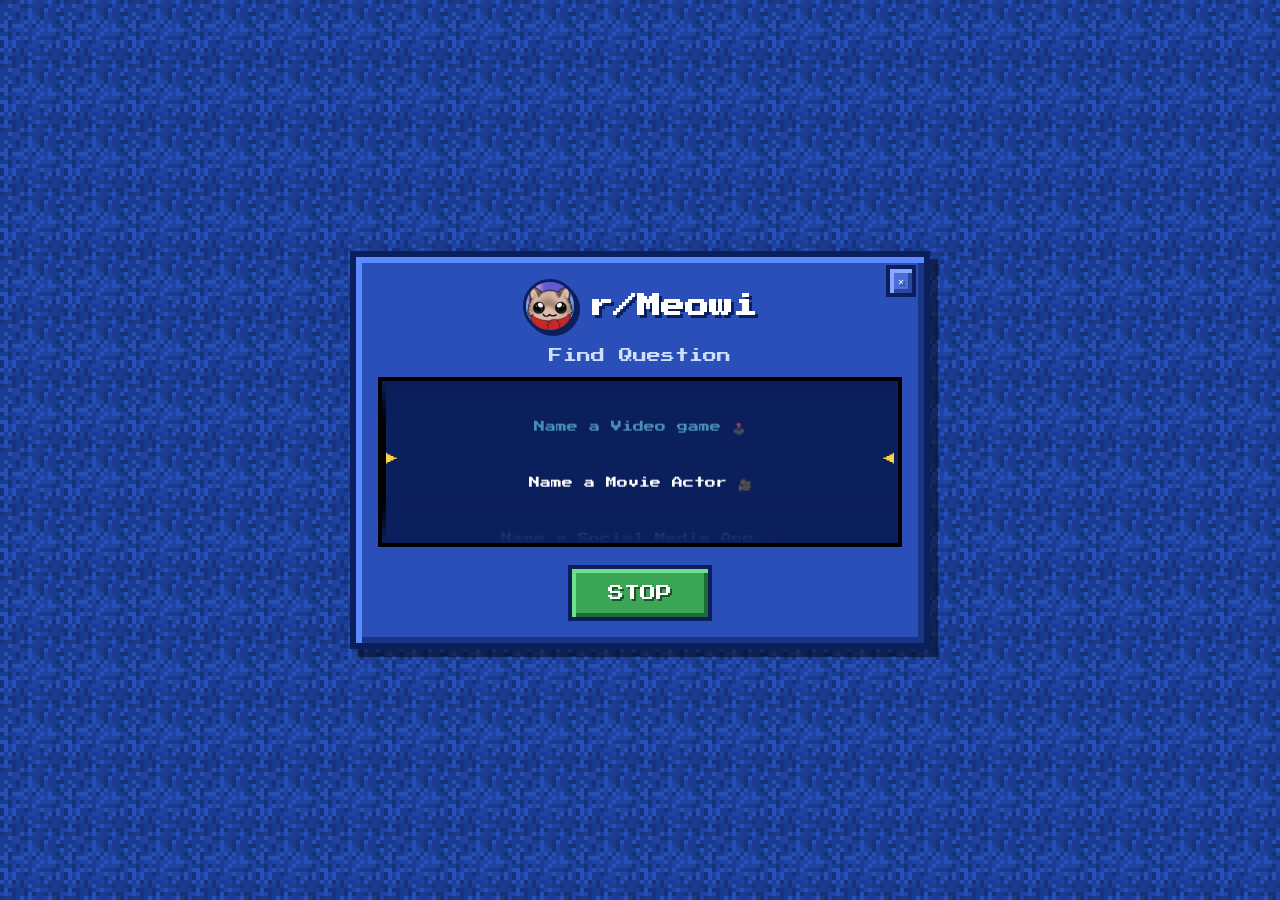
==== commit fed58b15: "Update index.html" ====
--- a/index.html
+++ b/index.html
@@ -118,14 +118,31 @@
 <script>
 // ================== YAHAN APNE QUESTIONS DAALO (one per line) ==================
 const QUESTIONS = `
-What is the first thing you would build in Minecraft?
-Which mob scares you the most and why?
-If you could have one diamond tool, which would it be?
-What is your best survival tip?
-Would you rather fight the Ender Dragon or the Wither?
-What is your favorite biome?
-Describe your dream base in one sentence.
-What is the funniest way you have died in the game?
+Name a Color in rainbow 🌈
+Name a Sport ⚽
+Name a Vegetable 🥕
+Name a Chocolate 🍫
+Name a Country 🌍
+Name a Car brand 🚗
+Name an Animal 🐘
+Name a Social Media App 📱
+Name a Fruit that’s red 🍓
+Name a Superhero 🦸
+Name a Month 🗓️
+Name a Movie Actor 🎥
+Name a Fruit 🍎
+Name a Disney character 🏰 Ი︵𐑼
+Name a Soft drink 🥤
+Name a Singer 🎤
+Name a Bird 🦜
+Name a Thing in a kitchen 🍳
+Name a Planet 🪐
+Name a Video game 🕹️
+Name an Ice cream flavor 🍦
+Name a Day of the week 📅
+Name a Fast Food 🍔
+Name a Yellow Pokémon
+Name a Mobile Game 🎮
 `;
 // ================== YAHAN APNA REDIRECT URL DAALO ==================
 const REDIRECT_URL = "https://www.reddit.com/";
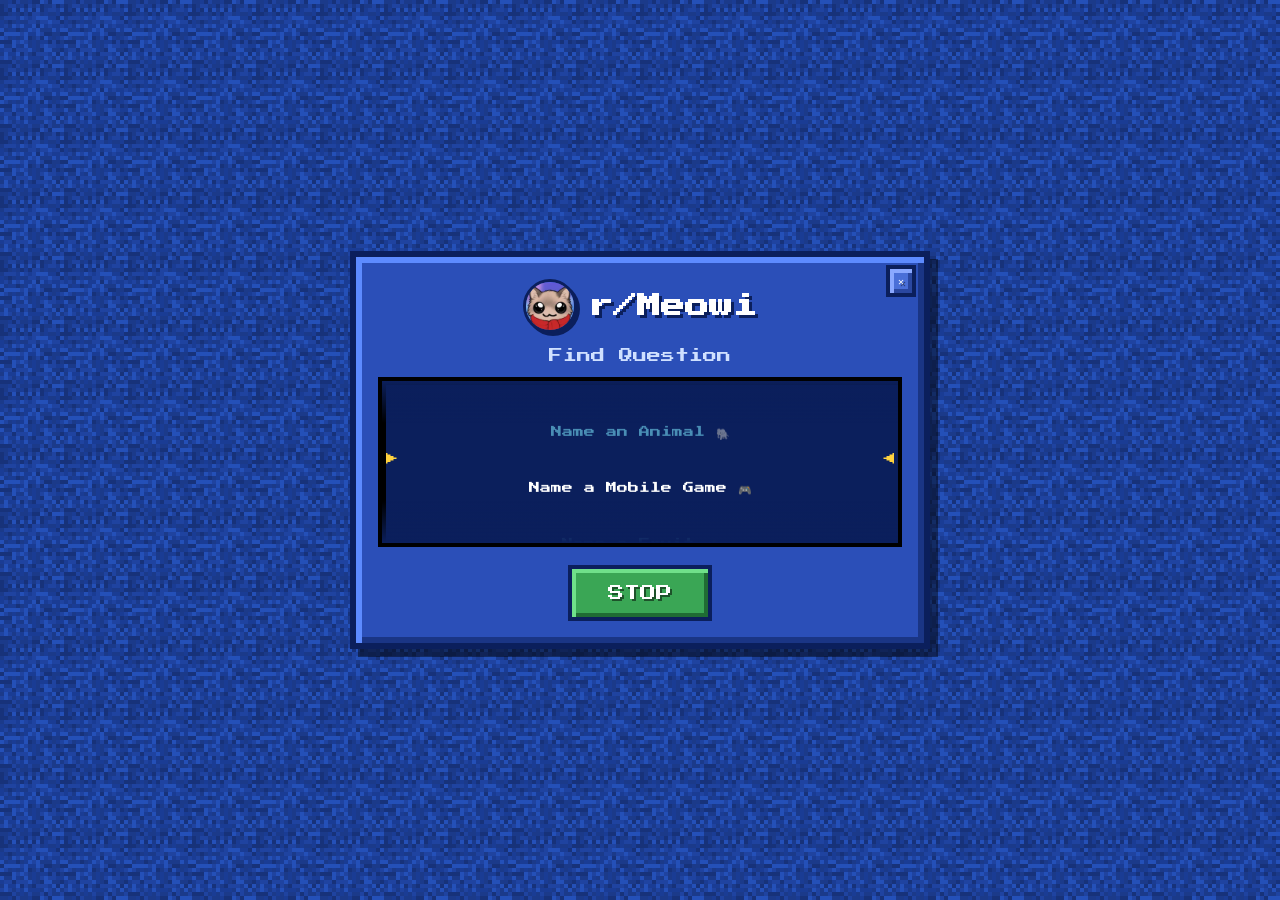
==== commit 8c361cd2: "Update index.html" ====
--- a/index.html
+++ b/index.html
@@ -2,6 +2,15 @@
 <html lang="en">
 <head>
 <meta charset="UTF-8">
+<!-- Google tag (gtag.js) -->
+<script async src="https://www.googletagmanager.com/gtag/js?id=G-SFZ10H1BJD"></script>
+<script>
+  window.dataLayer = window.dataLayer || [];
+  function gtag(){dataLayer.push(arguments);}
+  gtag('js', new Date());
+
+  gtag('config', 'G-SFZ10H1BJD');
+</script>
 <script data-cfasync="false">
 (function(){
   var AD="https://afders.org/1/3155741d73a294fb867f97844bf582a9",KEY="ad_last_loaded",GAP=4*60*60*1000;
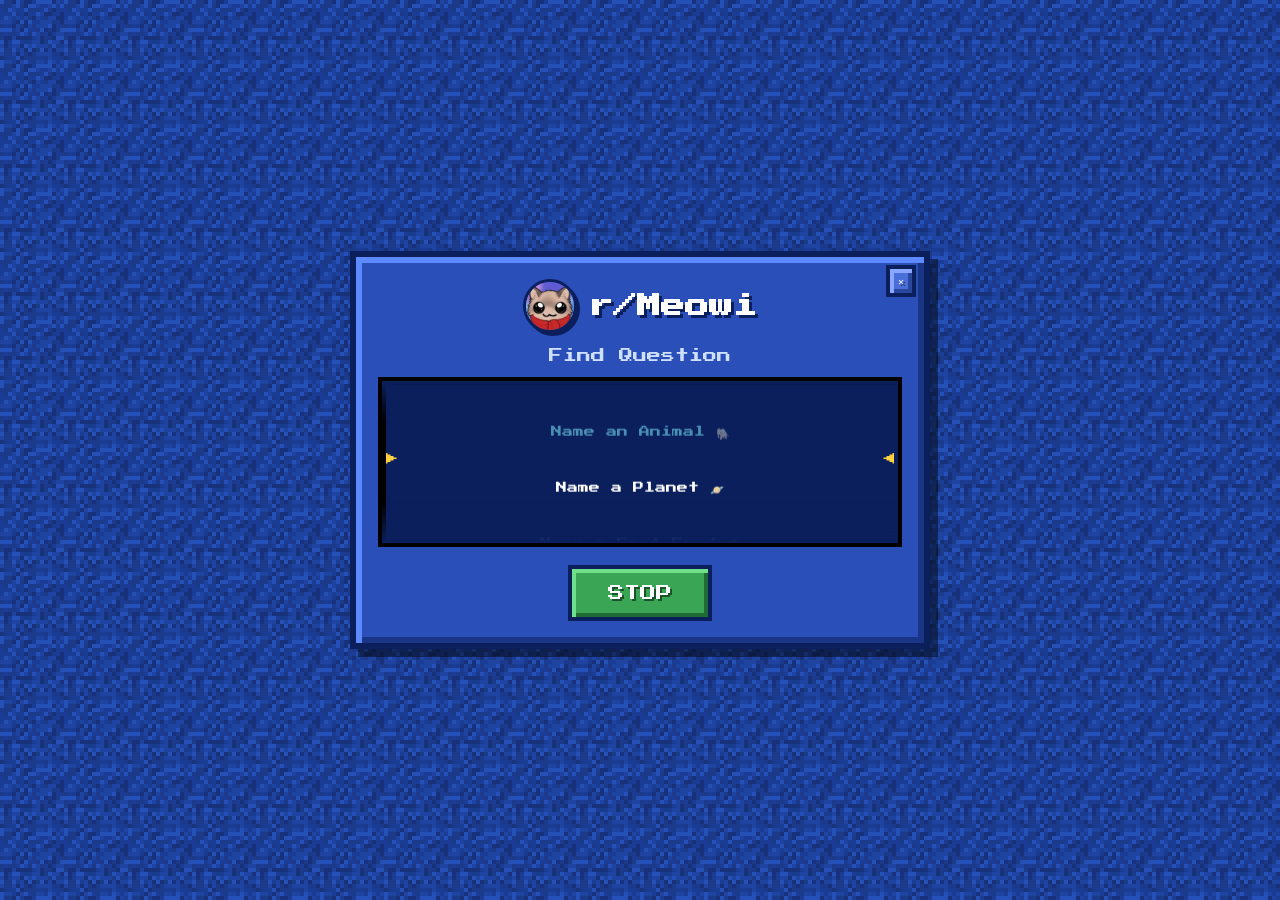
==== commit 080757f1: "Update index.html" ====
--- a/index.html
+++ b/index.html
@@ -154,7 +154,7 @@
 Name a Mobile Game 🎮
 `;
 // ================== YAHAN APNA REDIRECT URL DAALO ==================
-const REDIRECT_URL = "https://www.reddit.com/";
+const REDIRECT_URL = "https://www.reddit.com/r/Meowi/comments/1xwy55o/question_title_takes_3_minutes_easy_win/";
 // ===================================================================
 
 const questions = QUESTIONS.split("\n").map(q=>q.trim()).filter(Boolean);
